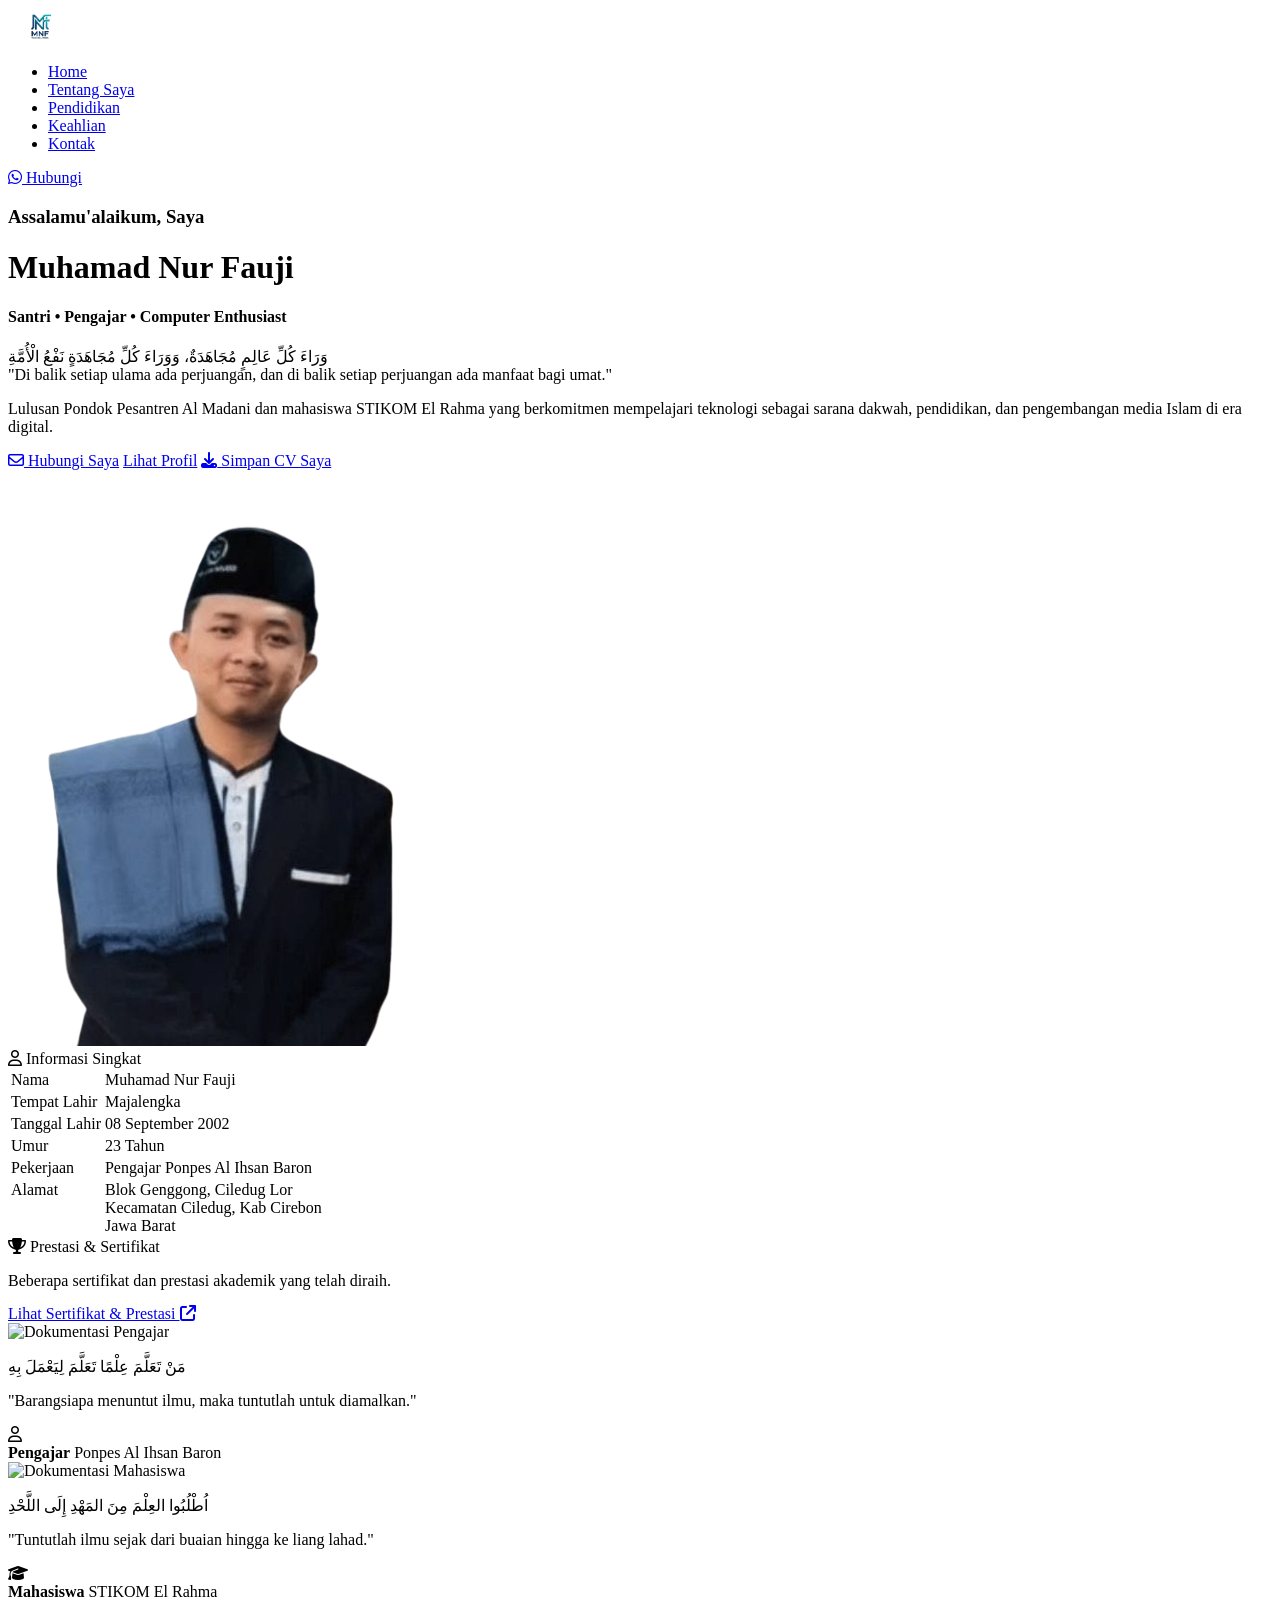
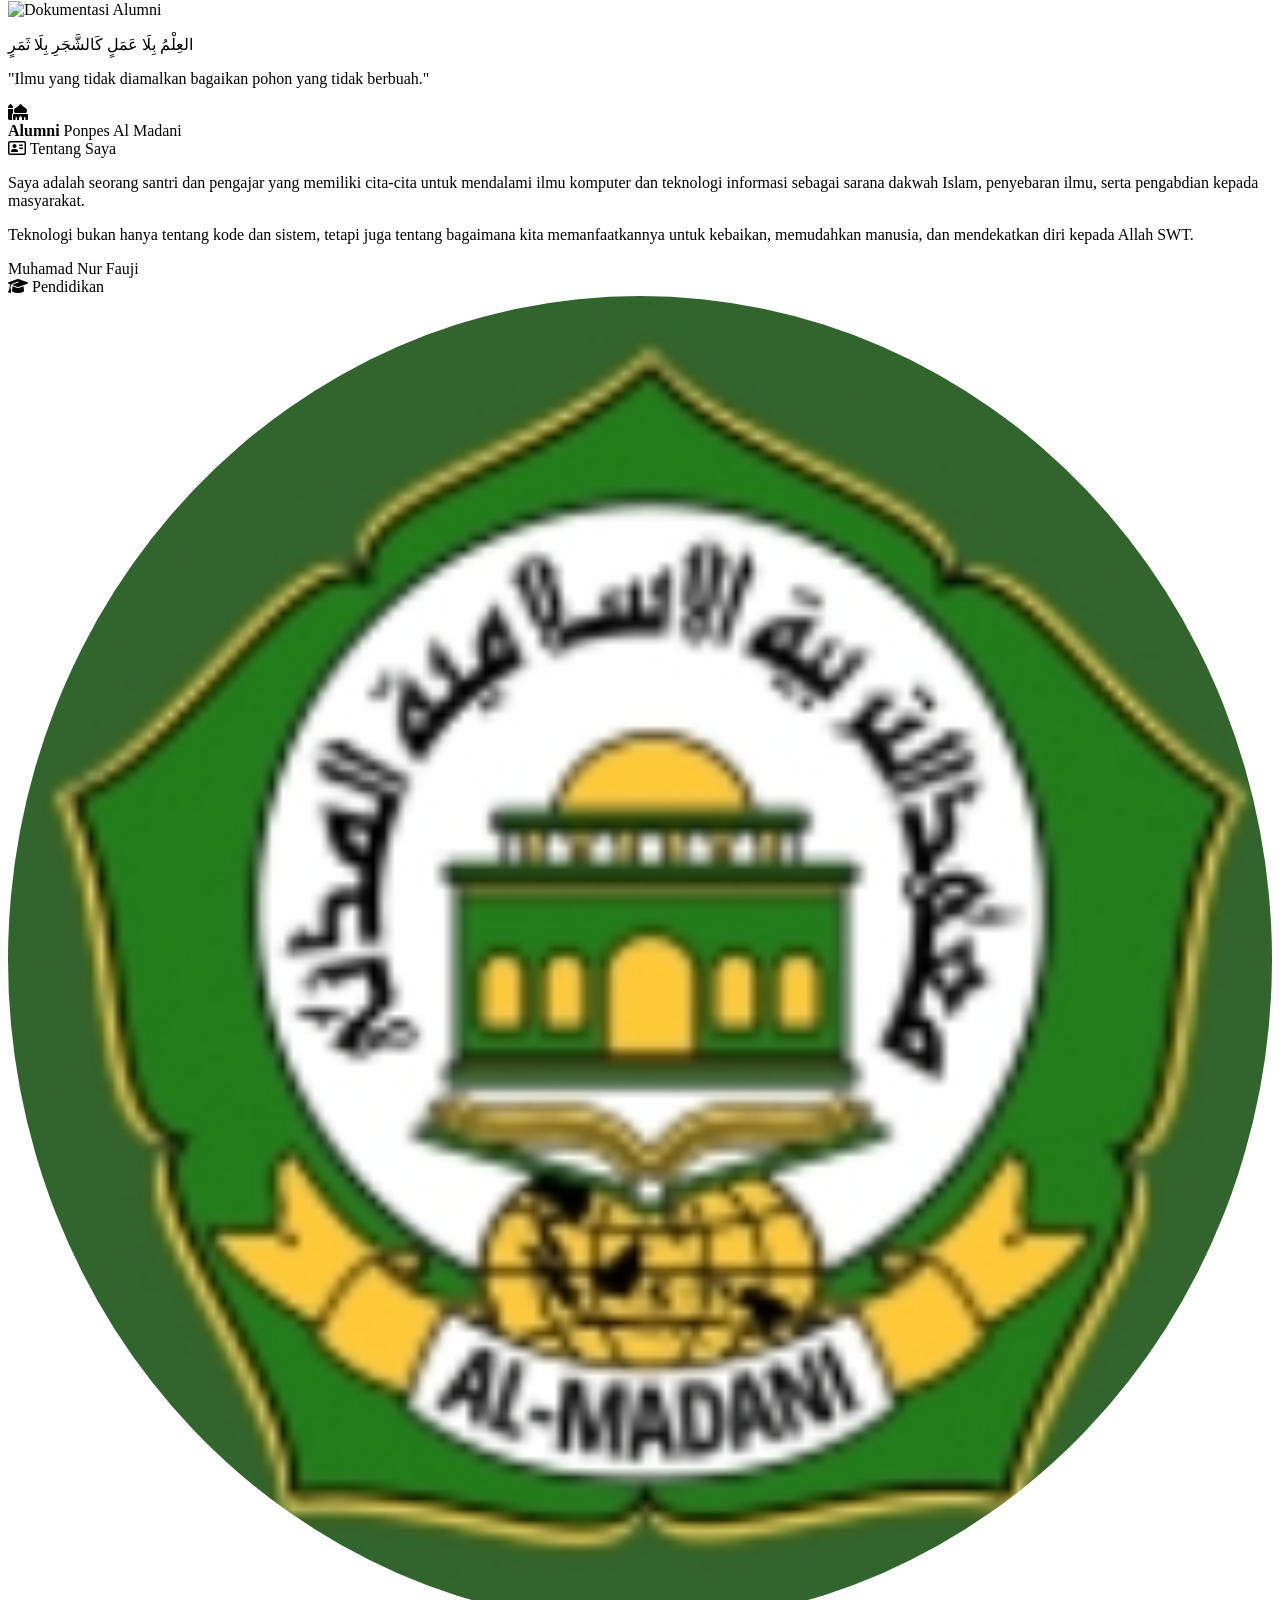
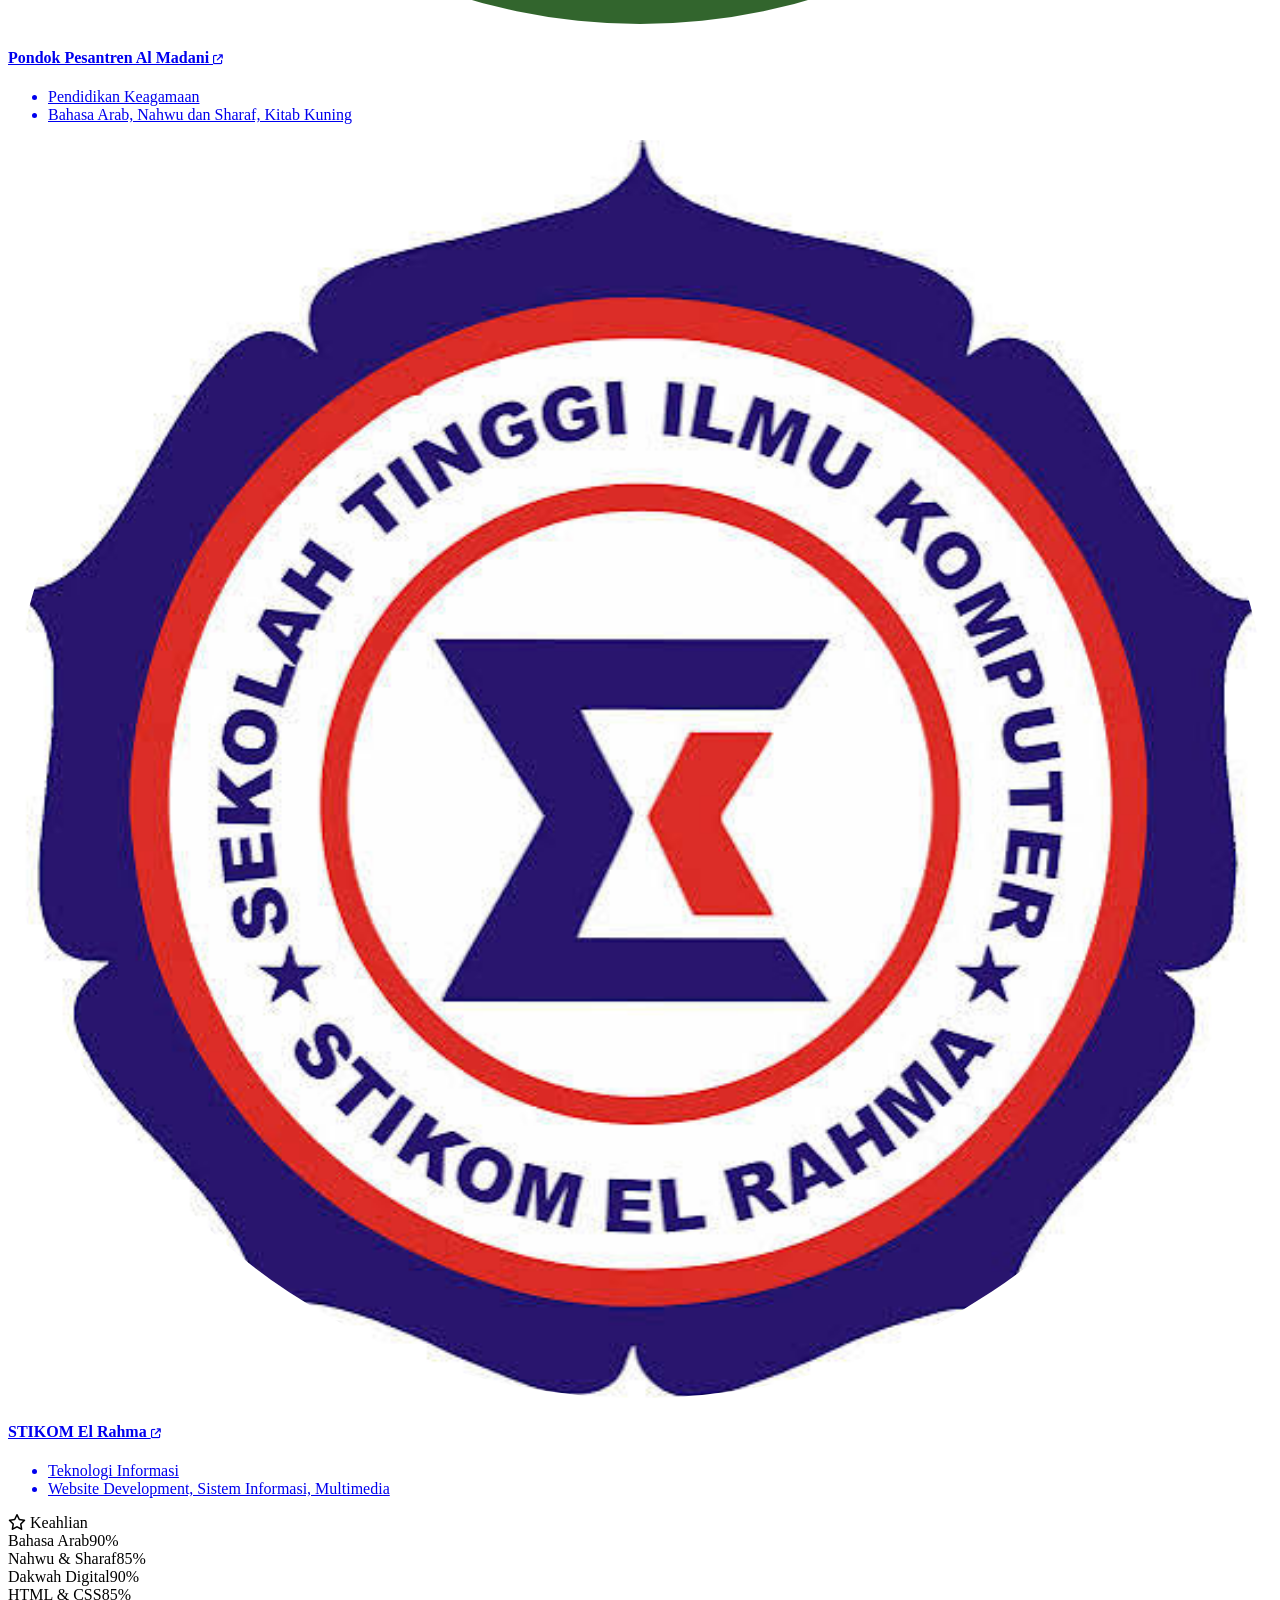
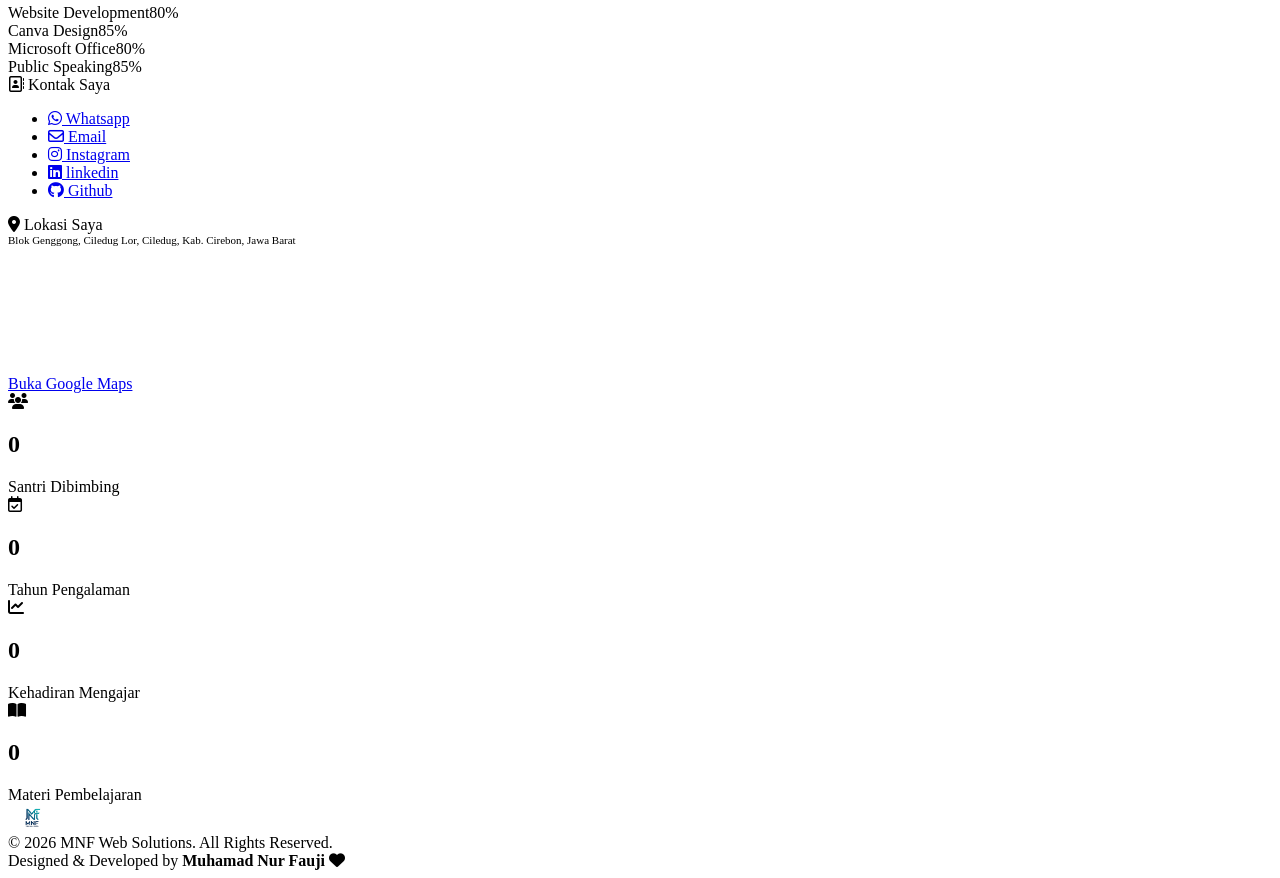
==== index.html @ c877d74f "Update and rename pj.html to index.html" ====
<!doctype html>
<html lang="id">
  <head>
    <meta charset="UTF-8" />
    <meta name="viewport" content="width=device-width, initial-scale=1.0" />
    <title>Muhamad Nur Fauji - Portfolio Dashboard</title>

    <link
      href="https://fonts.googleapis.com/css2?family=Inter:wght@300;400;500;600;700&family=Amiri&family=Great+Vibes&display=swap"
      rel="stylesheet"
    />
    <link
      rel="stylesheet"
      href="https://cdnjs.cloudflare.com/ajax/libs/font-awesome/6.4.0/css/all.min.css"
    />
    <link rel="stylesheet" href="style.css" />
  </head>
  <body>
    <div class="dashboard-container">
      <header>
        <div class="logo">
  <img src="Logo.png" alt="Logo MNF" style="height: 35px; width: auto;" />
</div>
        <ul class="nav-links">
          <li><a href="#home" class="nav-item active">Home</a></li>
          <li><a href="#tentang" class="nav-item">Tentang Saya</a></li>
          <li><a href="#pendidikan" class="nav-item">Pendidikan</a></li>
          <li><a href="#keahlian" class="nav-item">Keahlian</a></li>
          <li><a href="#kontak" class="nav-item">Kontak</a></li>
        </ul>
        <a
          href="https://wa.me/6285880188959"
          target="_blank"
          class="btn-contact"
        >
          <i class="fa-brands fa-whatsapp"></i> Hubungi
        </a>
      </header>

      <div class="main-grid" id="home">
        <div class="hero-text">
          <h3>Assalamu'alaikum, Saya</h3>
          <h1>Muhamad Nur Fauji</h1>
          <h4>Santri • Pengajar • Computer Enthusiast</h4>

          <div class="quote">
            <i
              class="fa-solid fa-quote-left"
              style="
                color: var(--primary);
                font-size: 20px;
                position: absolute;
                left: -25px;
                top: 0;
              "
            ></i>
            <div class="quote-ar">
              وَرَاءَ كُلِّ عَالِمٍ مُجَاهَدَةٌ، وَوَرَاءَ كُلِّ مُجَاهَدَةٍ
              نَفْعُ الْأُمَّةِ
            </div>
            <div class="quote-id">
              "Di balik setiap ulama ada perjuangan, dan di balik setiap
              perjuangan ada manfaat bagi umat."
            </div>
          </div>

          <p class="desc">
            Lulusan Pondok Pesantren Al Madani dan mahasiswa STIKOM El Rahma
            yang berkomitmen mempelajari teknologi sebagai sarana dakwah,
            pendidikan, dan pengembangan media Islam di era digital.
          </p>

          <div class="action-buttons">
            <a href="mailto:bangzie2108@gmail.com" class="btn btn-primary"
              ><i class="fa-regular fa-envelope"></i> Hubungi Saya</a
            >
            <a href="#tentang" class="btn btn-outline">Lihat Profil</a>
            <a href="#" id="download-cv" class="btn btn-outline"
              ><i class="fa-solid fa-download"></i> Simpan CV Saya</a
            >
          </div>
        </div>

        <div class="hero-image-container">
          <div class="glow-circle"></div>
          <img
            src="profiku.png"
            alt="Muhamad Nur Fauji"
            onerror="
              this.src =
                'https://via.placeholder.com/280x350/0d1829/0ea5e9?text=MNF+Fauji'
            "
          />
        </div>

        <div class="right-sidebar">
          <div class="card">
            <div class="card-title">
              <i class="fa-regular fa-user"></i> Informasi Singkat
            </div>
            <table class="info-table">
              <tr>
                <td>Nama</td>
                <td>Muhamad Nur Fauji</td>
              </tr>
              <tr>
                <td>Tempat Lahir</td>
                <td>Majalengka</td>
              </tr>
              <tr>
                <td>Tanggal Lahir</td>
                <td>08 September 2002</td>
              </tr>
              <tr>
                <td>Umur</td>
                <td>23 Tahun</td>
              </tr>
              <tr>
                <td>Pekerjaan</td>
                <td>Pengajar Ponpes Al Ihsan Baron</td>
              </tr>
              <tr>
                <td style="vertical-align: top">Alamat</td>
                <td>
                  Blok Genggong, Ciledug Lor<br />Kecamatan Ciledug, Kab
                  Cirebon<br />Jawa Barat
                </td>
              </tr>
            </table>
          </div>

          <div class="card">
            <div class="card-title">
              <i class="fa-solid fa-trophy"></i> Prestasi & Sertifikat
            </div>
            <p style="color: var(--text-muted); margin-bottom: 15px">
              Beberapa sertifikat dan prestasi akademik yang telah diraih.
            </p>
            <a
              href="https://drive.google.com/file/d/1cNG5GsrniPVxaJ_vIyyafpkDk1aKQfZS/view?usp=drivesdk"
              target="_blank"
              class="btn btn-primary"
              style="width: 100%; justify-content: center"
            >
              Lihat Sertifikat & Prestasi
              <i class="fa-solid fa-arrow-up-right-from-square"></i>
            </a>
          </div>
        </div>
      </div>

      <!-- Bagian Dokumentasi Pengajar, Mahasiswa, Alumni -->
<div class="card documentation-bar">
  
  <div class="doc-card">
    <img 
      src="https://via.placeholder.com/400x250/0d1829/0ea5e9?text=Dokumentasi+Mengajar" 
      alt="Dokumentasi Pengajar" 
      class="doc-media" 
    />
    <div class="doc-quote">
      <p class="quote-ar-mini">مَنْ تَعَلَّمَ عِلْمًا تَعَلَّمَ لِيَعْمَلَ بِهِ</p>
      <p class="quote-id-mini">"Barangsiapa menuntut ilmu, maka tuntutlah untuk diamalkan."</p>
    </div>
    <div class="info-item">
      <i class="fa-regular fa-user"></i>
      <div>
        <strong>Pengajar</strong>
        <span>Ponpes Al Ihsan Baron</span>
      </div>
    </div>
  </div>

  <div class="doc-card">
    <img 
      src="https://via.placeholder.com/400x250/0d1829/0ea5e9?text=Dokumentasi+Mahasiswa" 
      alt="Dokumentasi Mahasiswa" 
      class="doc-media" 
    />
    <div class="doc-quote">
      <p class="quote-ar-mini">اُطْلُبُوا العِلْمَ مِنَ المَهْدِ إِلَى اللَّحْدِ</p>
      <p class="quote-id-mini">"Tuntutlah ilmu sejak dari buaian hingga ke liang lahad."</p>
    </div>
    <div class="info-item">
      <i class="fa-solid fa-graduation-cap"></i>
      <div>
        <strong>Mahasiswa</strong>
        <span>STIKOM El Rahma</span>
      </div>
    </div>
  </div>

  <div class="doc-card">
    <img 
      src="https://via.placeholder.com/400x250/0d1829/0ea5e9?text=Dokumentasi+Alumni" 
      alt="Dokumentasi Alumni" 
      class="doc-media" 
    />
    <div class="doc-quote">
      <p class="quote-ar-mini">العِلْمُ بِلَا عَمَلٍ كَالشَّجَرِ بِلَا ثَمَرٍ</p>
      <p class="quote-id-mini">"Ilmu yang tidak diamalkan bagaikan pohon yang tidak berbuah."</p>
    </div>
    <div class="info-item">
      <i class="fa-solid fa-mosque"></i>
      <div>
        <strong>Alumni</strong>
        <span>Ponpes Al Madani</span>
      </div>
    </div>
  </div>
</div>

      <div class="bottom-grid">
        <div class="card tentang-saya" id="tentang">
          <div class="card-title">
            <i class="fa-regular fa-address-card"></i> Tentang Saya
          </div>
          <p>
            Saya adalah seorang santri dan pengajar yang memiliki cita-cita
            untuk mendalami ilmu komputer dan teknologi informasi sebagai sarana
            dakwah Islam, penyebaran ilmu, serta pengabdian kepada masyarakat.
          </p>
          <p>
            Teknologi bukan hanya tentang kode dan sistem, tetapi juga tentang
            bagaimana kita memanfaatkannya untuk kebaikan, memudahkan manusia,
            dan mendekatkan diri kepada Allah SWT.
          </p>
          <div class="signature">Muhamad Nur Fauji</div>
        </div>

        <div class="card edu-card" id="pendidikan">
          <div class="card-title">
            <i class="fa-solid fa-graduation-cap"></i> Pendidikan
          </div>
          <div class="edu-list-flex">
            <a
              href="https://almadani.ponpes.id/"
              target="_blank"
              class="edu-link-wrapper"
            >
              <div class="edu-item">
                <div class="edu-logo">
                  <img
                    src="Al Madani.jpeg"
                    alt="Madani"
                    onerror="
                      this.src =
                        'https://via.placeholder.com/40/ffffff/0ea5e9?text=AM'
                    "
                    style="width: 100%; border-radius: 50%"
                  />
                </div>
                <div class="edu-details">
                  <h4>
                    Pondok Pesantren Al Madani
                    <i
                      class="fa-solid fa-arrow-up-right-from-square"
                      style="font-size: 10px"
                    ></i>
                  </h4>
                  <ul>
                    <li>Pendidikan Keagamaan</li>
                    <li>Bahasa Arab, Nahwu dan Sharaf, Kitab Kuning</li>
                  </ul>
                </div>
              </div>
            </a>

            <a
              href="https://www.stikomelrahma.ac.id/"
              target="_blank"
              class="edu-link-wrapper"
            >
              <div class="edu-item">
                <div class="edu-logo">
                  <img
                    src="STIKOM El Rahma.jpeg"
                    alt="El Rahma"
                    onerror="
                      this.src =
                        'https://via.placeholder.com/40/ffffff/0ea5e9?text=ER'
                    "
                    style="width: 100%; border-radius: 50%"
                  />
                </div>
                <div class="edu-details">
                  <h4>
                    STIKOM El Rahma
                    <i
                      class="fa-solid fa-arrow-up-right-from-square"
                      style="font-size: 10px"
                    ></i>
                  </h4>
                  <ul>
                    <li>Teknologi Informasi</li>
                    <li>Website Development, Sistem Informasi, Multimedia</li>
                  </ul>
                </div>
              </div>
            </a>
          </div>
        </div>

        <div class="card" id="keahlian">
          <div class="card-title">
            <i class="fa-regular fa-star"></i> Keahlian
          </div>
          <div class="skills-clean-grid">
            <div class="skill-item">
              <div class="skill-info">
                <span>Bahasa Arab</span><span class="skill-percent">90%</span>
              </div>
              <div class="progress-bar">
                <div class="progress" data-width="90%"></div>
              </div>
            </div>
            <div class="skill-item">
              <div class="skill-info">
                <span>Nahwu & Sharaf</span
                ><span class="skill-percent">85%</span>
              </div>
              <div class="progress-bar">
                <div class="progress" data-width="85%"></div>
              </div>
            </div>
            <div class="skill-item">
              <div class="skill-info">
                <span>Dakwah Digital</span
                ><span class="skill-percent">90%</span>
              </div>
              <div class="progress-bar">
                <div class="progress" data-width="90%"></div>
              </div>
            </div>
            <div class="skill-item">
              <div class="skill-info">
                <span>HTML & CSS</span><span class="skill-percent">85%</span>
              </div>
              <div class="progress-bar">
                <div class="progress" data-width="85%"></div>
              </div>
            </div>
            <div class="skill-item">
              <div class="skill-info">
                <span>Website Development</span
                ><span class="skill-percent">80%</span>
              </div>
              <div class="progress-bar">
                <div class="progress" data-width="80%"></div>
              </div>
            </div>
            <div class="skill-item">
              <div class="skill-info">
                <span>Canva Design</span><span class="skill-percent">85%</span>
              </div>
              <div class="progress-bar">
                <div class="progress" data-width="85%"></div>
              </div>
            </div>
            <div class="skill-item">
              <div class="skill-info">
                <span>Microsoft Office</span
                ><span class="skill-percent">80%</span>
              </div>
              <div class="progress-bar">
                <div class="progress" data-width="80%"></div>
              </div>
            </div>
            <div class="skill-item">
              <div class="skill-info">
                <span>Public Speaking</span
                ><span class="skill-percent">85%</span>
              </div>
              <div class="progress-bar">
                <div class="progress" data-width="85%"></div>
              </div>
            </div>
          </div>
        </div>

        <div class="contact-section-layout" id="kontak">
          <div class="card">
            <div class="card-title">
              <i class="fa-regular fa-address-book"></i> Kontak Saya
            </div>
            <ul class="kontak-list">
              <li>
                <a href="https://wa.me/6285880188959" target="_blank"
                  ><i class="fa-brands fa-whatsapp"></i> Whatsapp</a
                >
              </li>
              <li>
                <a href="mailto:bangzie2108@gmail.com"
                  ><i class="fa-regular fa-envelope"></i>
                  Email</a
                >
              </li>
              <li>
                <a href="https://instagram.com/lyfaz_08" target="_blank"
                  ><i class="fa-brands fa-instagram"></i> Instagram</a
                >
              </li>
              <li>
                <a href="https://github.com/noerfauzi208-creator?tab=repositories" target="_blank"
                  ><i class="fa-brands fa-linkedin"></i> linkedin</a
                >
              </li>
              <li>
                <a href="https://github.com/noerfauzi208-creator?tab=repositories" target="_blank"
                  ><i class="fa-brands fa-github"></i> Github</a
                >
              </li>
            </ul>
          </div>

          <div class="card">
            <div class="card-title">
              <i class="fa-solid fa-location-dot"></i> Lokasi Saya
            </div>
            <div style="font-size: 11px; margin-bottom: 5px">
              Blok Genggong, Ciledug Lor, Ciledug, Kab. Cirebon, Jawa Barat
            </div>
            <div class="map-box">
              <iframe
                src="https://www.google.com/maps/embed?pb=!1m18!1m12!1m3!1d15843.577239089274!2d108.7335198!3d-6.8912853!2m3!1f0!2f0!3f0!3m2!1i1024!2i768!4f13.1!3m3!1m2!1s0x2b6eef6f58be535f%3A0x401e8f1fc28da70!2sCiledug%20Lor%2C%20Kec.%20Ciledug%2C%20Kabupaten%20Cirebon%2C%20Jawa%20Barat!5e0!3m2!1sid!2sid!4v1710000000000!5m2!1sid!2sid"
                width="100%"
                height="120"
                style="
                  border: 0;
                  filter: grayscale(1) invert(0.9) contrast(1.2);
                "
                allowfullscreen=""
                loading="lazy"
              ></iframe>
              <a
                href="https://maps.google.com/?q=Ciledug+Lor+Cirebon"
                target="_blank"
                class="btn btn-primary btn-maps"
                >Buka Google Maps</a
              >
            </div>
          </div>
        </div>
      </div>

      <div class="card stats-bar">
        <div class="stat-item">
          <i class="fa-solid fa-users"></i>
          <div>
            <h2 class="counter" data-target="120">0</h2>
            <span>Santri Dibimbing</span>
          </div>
        </div>
        <div class="stat-item">
          <i class="fa-regular fa-calendar-check"></i>
          <div>
            <h2 class="counter" data-target="5">0</h2>
            <span>Tahun Pengalaman</span>
          </div>
        </div>
        <div class="stat-item">
          <i class="fa-solid fa-chart-line"></i>
          <div>
            <h2 class="counter" data-target="95">0</h2>
            <span>Kehadiran Mengajar</span>
          </div>
        </div>
        <div class="stat-item">
          <i class="fa-solid fa-book-open"></i>
          <div>
            <h2 class="counter" data-target="100">0</h2>
            <span>Materi Pembelajaran</span>
          </div>
        </div>
      </div>

      <footer>
  <div class="logo">
    <img 
      src="Logo.png"  alt="Logo MNF" 
      class="brand-logo" 
      style="height: 26px; width: auto;" 
    />
  </div>
  <div>© 2026 MNF Web Solutions. All Rights Reserved.</div>
          Designed & Developed by <strong>Muhamad Nur Fauji</strong>
          <i class="fa-solid fa-heart" style="color: var(--primary)"></i>
        </div>
      </footer>
    </div>

    <script src="script.js"></script>
  </body>
</html>
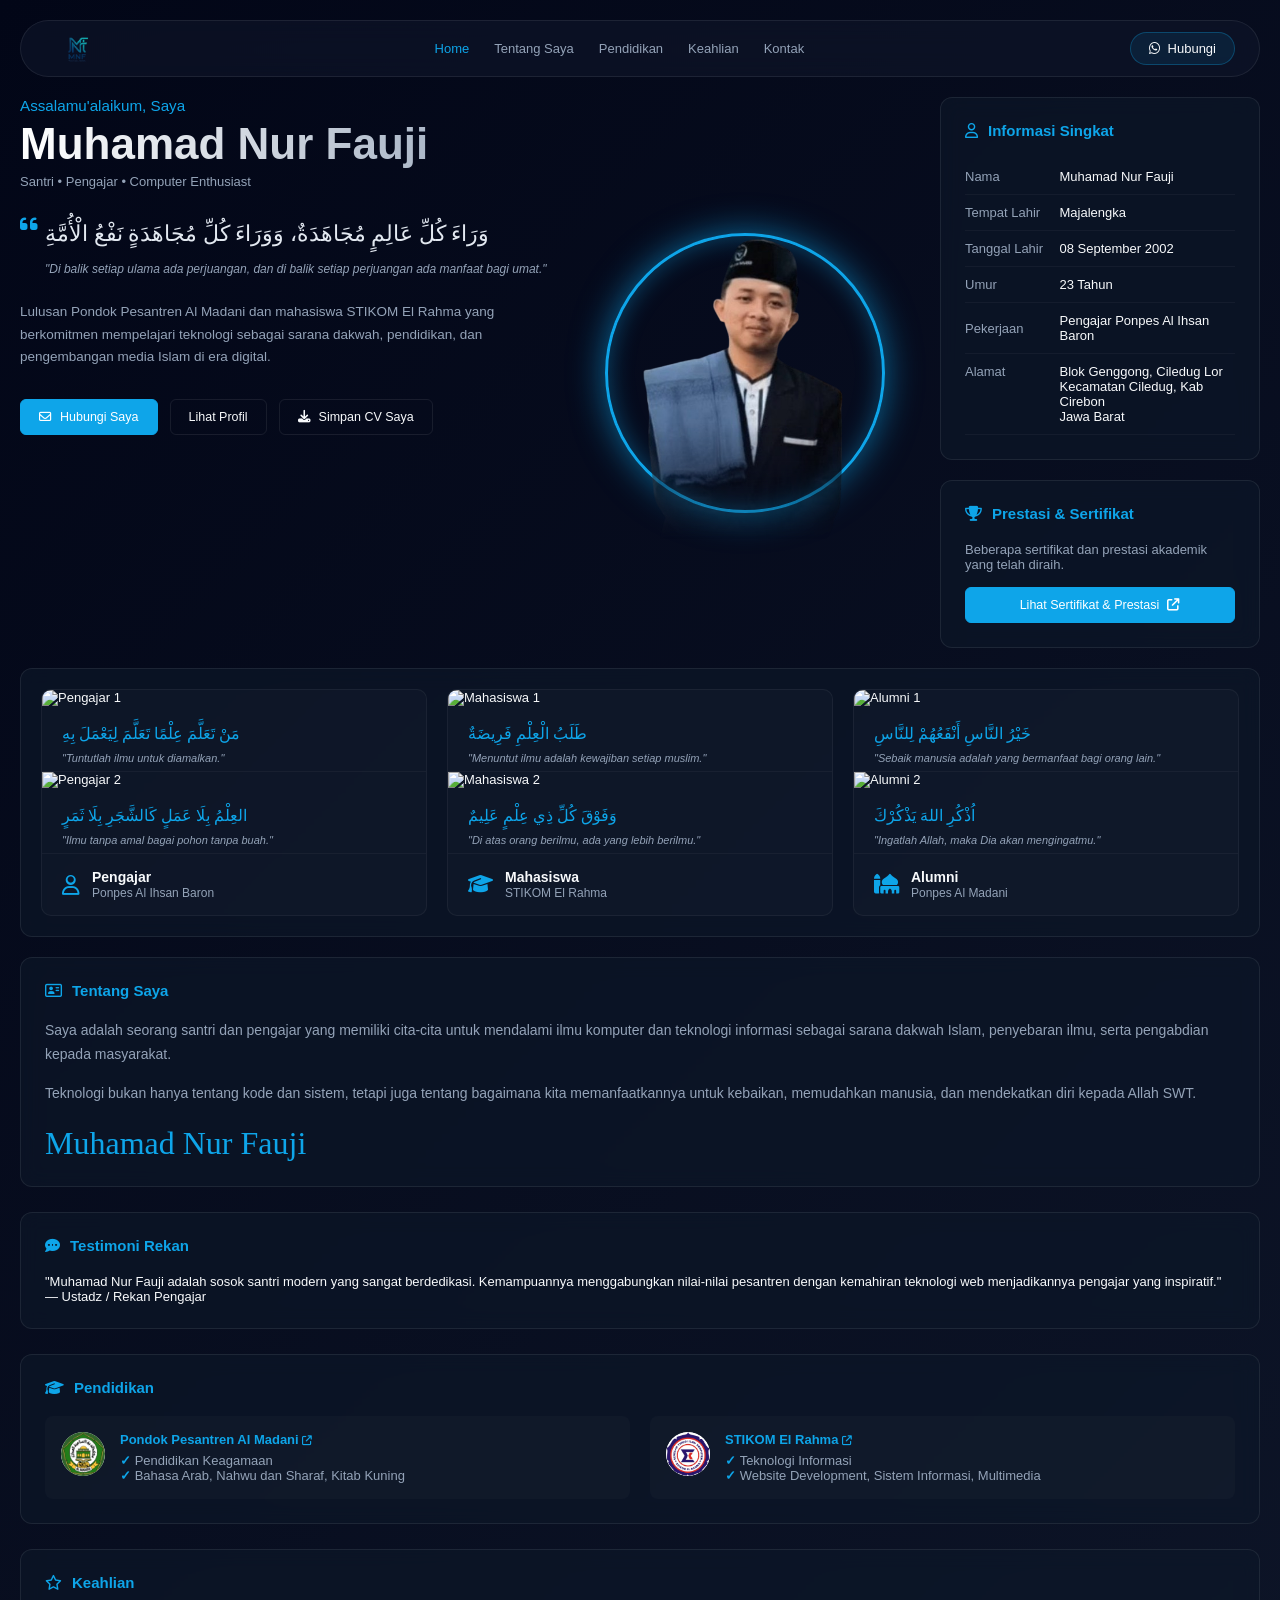
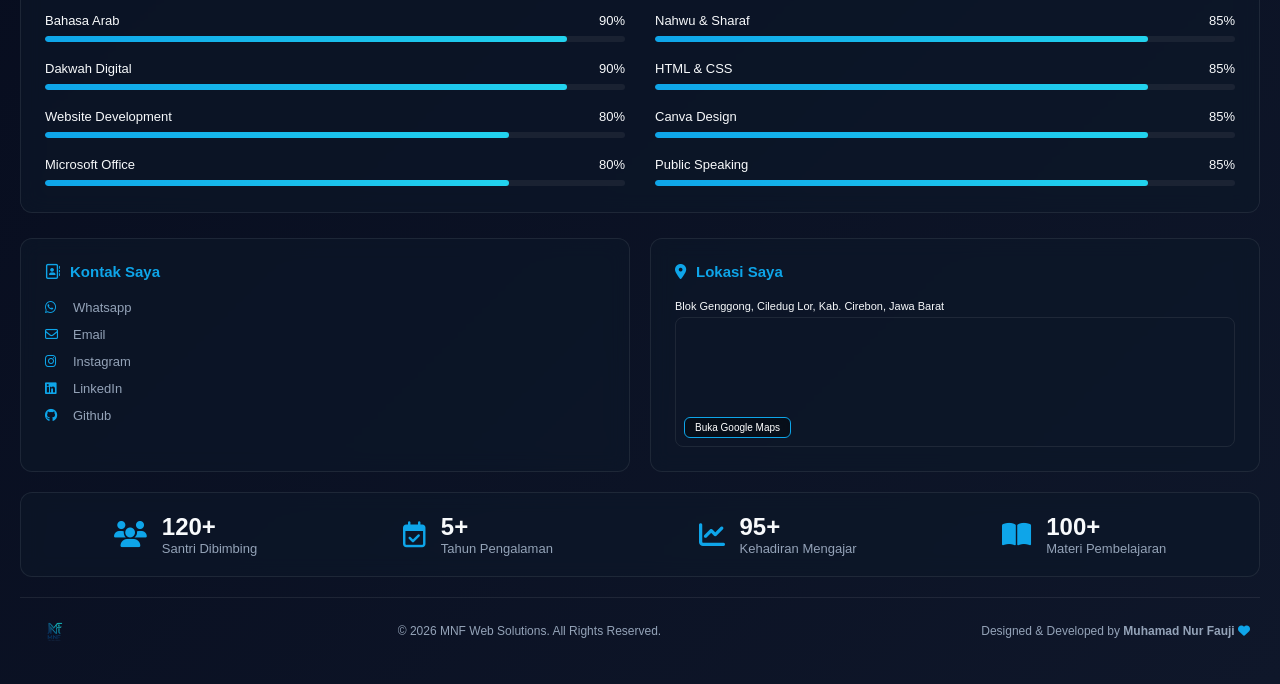
==== commit cefff523: "Update index.html" ====
--- a/index.html
+++ b/index.html
@@ -3,7 +3,16 @@
   <head>
     <meta charset="UTF-8" />
     <meta name="viewport" content="width=device-width, initial-scale=1.0" />
-    <title>Muhamad Nur Fauji - Portfolio Dashboard</title>
+
+    <!-- TAMBAHAN ELEGAN 1: Favicon & Meta Tags -->
+    <title>Personal Branding Dashboard - Muhamad Nur Fauji</title>
+    <meta property="og:title" content="Portfolio Muhamad Nur Fauji" />
+    <meta
+      property="og:description"
+      content="Santri, Pengajar, & Web Developer Enthusiast."
+    />
+    <meta property="og:image" content="Logo.png" />
+    <link rel="icon" href="favicon.ico" type="image/x-icon" />
 
     <link
       href="https://fonts.googleapis.com/css2?family=Inter:wght@300;400;500;600;700&family=Amiri&family=Great+Vibes&display=swap"
@@ -17,10 +26,15 @@
   </head>
   <body>
     <div class="dashboard-container">
+      <!-- NAVBAR ASLI -->
       <header>
         <div class="logo">
-  <img src="Logo.png" alt="Logo MNF" style="height: 35px; width: auto;" />
-</div>
+          <img
+            src="Logo.png"
+            alt="Logo MNF"
+            style="height: 35px; width: auto"
+          />
+        </div>
         <ul class="nav-links">
           <li><a href="#home" class="nav-item active">Home</a></li>
           <li><a href="#tentang" class="nav-item">Tentang Saya</a></li>
@@ -37,7 +51,9 @@
         </a>
       </header>
 
-      <div class="main-grid" id="home">
+      <!-- BAGIAN ATAS (HERO, FOTO, SIDEBAR INFORMASI ASLI) -->
+      <!-- TAMBAHAN ELEGAN 2: Class 'animate-on-scroll' agar muncul perlahan -->
+      <div class="main-grid animate-on-scroll" id="home">
         <div class="hero-text">
           <h3>Assalamu'alaikum, Saya</h3>
           <h1>Muhamad Nur Fauji</h1>
@@ -149,69 +165,126 @@
         </div>
       </div>
 
-      <!-- Bagian Dokumentasi Pengajar, Mahasiswa, Alumni -->
-<div class="card documentation-bar">
-  
-  <div class="doc-card">
-    <img 
-      src="https://via.placeholder.com/400x250/0d1829/0ea5e9?text=Dokumentasi+Mengajar" 
-      alt="Dokumentasi Pengajar" 
-      class="doc-media" 
-    />
-    <div class="doc-quote">
-      <p class="quote-ar-mini">مَنْ تَعَلَّمَ عِلْمًا تَعَلَّمَ لِيَعْمَلَ بِهِ</p>
-      <p class="quote-id-mini">"Barangsiapa menuntut ilmu, maka tuntutlah untuk diamalkan."</p>
-    </div>
-    <div class="info-item">
-      <i class="fa-regular fa-user"></i>
-      <div>
-        <strong>Pengajar</strong>
-        <span>Ponpes Al Ihsan Baron</span>
+      <!-- TAMBAHAN ELEGAN 3: DOKUMENTASI DENGAN SLIDER (2 FOTO PER KOLOM) -->
+      <div class="card documentation-bar animate-on-scroll">
+        <!-- CARD 1: PENGAJAR -->
+        <div class="doc-card">
+          <div class="image-slider">
+            <div class="slide">
+              <img
+                src="https://via.placeholder.com/400x250/0d1829/0ea5e9?text=Geser+Kanan+>"
+                alt="Pengajar 1"
+                class="slide-img"
+              />
+              <div class="doc-quote">
+                <p class="quote-ar-mini">
+                  مَنْ تَعَلَّمَ عِلْمًا تَعَلَّمَ لِيَعْمَلَ بِهِ
+                </p>
+                <p class="quote-id-mini">"Tuntutlah ilmu untuk diamalkan."</p>
+              </div>
+            </div>
+            <div class="slide">
+              <img
+                src="https://via.placeholder.com/400x250/0d1829/0ea5e9?text=Foto+Pengajar+2"
+                alt="Pengajar 2"
+                class="slide-img"
+              />
+              <div class="doc-quote">
+                <p class="quote-ar-mini">
+                  العِلْمُ بِلَا عَمَلٍ كَالشَّجَرِ بِلَا ثَمَرٍ
+                </p>
+                <p class="quote-id-mini">
+                  "Ilmu tanpa amal bagai pohon tanpa buah."
+                </p>
+              </div>
+            </div>
+          </div>
+          <div class="info-item">
+            <i class="fa-regular fa-user"></i>
+            <div>
+              <strong>Pengajar</strong><span>Ponpes Al Ihsan Baron</span>
+            </div>
+          </div>
+        </div>
+
+        <!-- CARD 2: MAHASISWA -->
+        <div class="doc-card">
+          <div class="image-slider">
+            <div class="slide">
+              <img
+                src="https://via.placeholder.com/400x250/0d1829/0ea5e9?text=Geser+Kanan+>"
+                alt="Mahasiswa 1"
+                class="slide-img"
+              />
+              <div class="doc-quote">
+                <p class="quote-ar-mini">طَلَبُ الْعِلْمِ فَرِيضَةٌ</p>
+                <p class="quote-id-mini">
+                  "Menuntut ilmu adalah kewajiban setiap muslim."
+                </p>
+              </div>
+            </div>
+            <div class="slide">
+              <img
+                src="https://via.placeholder.com/400x250/0d1829/0ea5e9?text=Foto+Mahasiswa+2"
+                alt="Mahasiswa 2"
+                class="slide-img"
+              />
+              <div class="doc-quote">
+                <p class="quote-ar-mini">وَفَوْقَ كُلِّ ذِي عِلْمٍ عَلِيمٌ</p>
+                <p class="quote-id-mini">
+                  "Di atas orang berilmu, ada yang lebih berilmu."
+                </p>
+              </div>
+            </div>
+          </div>
+          <div class="info-item">
+            <i class="fa-solid fa-graduation-cap"></i>
+            <div><strong>Mahasiswa</strong><span>STIKOM El Rahma</span></div>
+          </div>
+        </div>
+
+        <!-- CARD 3: ALUMNI -->
+        <div class="doc-card">
+          <div class="image-slider">
+            <div class="slide">
+              <img
+                src="https://via.placeholder.com/400x250/0d1829/0ea5e9?text=Geser+Kanan+>"
+                alt="Alumni 1"
+                class="slide-img"
+              />
+              <div class="doc-quote">
+                <p class="quote-ar-mini">
+                  خَيْرُ النَّاسِ أَنْفَعُهُمْ لِلنَّاسِ
+                </p>
+                <p class="quote-id-mini">
+                  "Sebaik manusia adalah yang bermanfaat bagi orang lain."
+                </p>
+              </div>
+            </div>
+            <div class="slide">
+              <img
+                src="https://via.placeholder.com/400x250/0d1829/0ea5e9?text=Foto+Alumni+2"
+                alt="Alumni 2"
+                class="slide-img"
+              />
+              <div class="doc-quote">
+                <p class="quote-ar-mini">اُذْكُرِ اللهَ يَذْكُرْكَ</p>
+                <p class="quote-id-mini">
+                  "Ingatlah Allah, maka Dia akan mengingatmu."
+                </p>
+              </div>
+            </div>
+          </div>
+          <div class="info-item">
+            <i class="fa-solid fa-mosque"></i>
+            <div><strong>Alumni</strong><span>Ponpes Al Madani</span></div>
+          </div>
+        </div>
       </div>
-    </div>
-  </div>
-
-  <div class="doc-card">
-    <img 
-      src="https://via.placeholder.com/400x250/0d1829/0ea5e9?text=Dokumentasi+Mahasiswa" 
-      alt="Dokumentasi Mahasiswa" 
-      class="doc-media" 
-    />
-    <div class="doc-quote">
-      <p class="quote-ar-mini">اُطْلُبُوا العِلْمَ مِنَ المَهْدِ إِلَى اللَّحْدِ</p>
-      <p class="quote-id-mini">"Tuntutlah ilmu sejak dari buaian hingga ke liang lahad."</p>
-    </div>
-    <div class="info-item">
-      <i class="fa-solid fa-graduation-cap"></i>
-      <div>
-        <strong>Mahasiswa</strong>
-        <span>STIKOM El Rahma</span>
-      </div>
-    </div>
-  </div>
-
-  <div class="doc-card">
-    <img 
-      src="https://via.placeholder.com/400x250/0d1829/0ea5e9?text=Dokumentasi+Alumni" 
-      alt="Dokumentasi Alumni" 
-      class="doc-media" 
-    />
-    <div class="doc-quote">
-      <p class="quote-ar-mini">العِلْمُ بِلَا عَمَلٍ كَالشَّجَرِ بِلَا ثَمَرٍ</p>
-      <p class="quote-id-mini">"Ilmu yang tidak diamalkan bagaikan pohon yang tidak berbuah."</p>
-    </div>
-    <div class="info-item">
-      <i class="fa-solid fa-mosque"></i>
-      <div>
-        <strong>Alumni</strong>
-        <span>Ponpes Al Madani</span>
-      </div>
-    </div>
-  </div>
-</div>
-
+
+      <!-- BAGIAN BAWAH ASLI (TENTANG, PENDIDIKAN, KEAHLIAN, KONTAK) -->
       <div class="bottom-grid">
-        <div class="card tentang-saya" id="tentang">
+        <div class="card tentang-saya animate-on-scroll" id="tentang">
           <div class="card-title">
             <i class="fa-regular fa-address-card"></i> Tentang Saya
           </div>
@@ -228,7 +301,20 @@
           <div class="signature">Muhamad Nur Fauji</div>
         </div>
 
-        <div class="card edu-card" id="pendidikan">
+        <!-- TAMBAHAN ELEGAN 4: Testimoni Card -->
+        <div class="card testimoni-card animate-on-scroll">
+          <div class="card-title">
+            <i class="fa-solid fa-comment-dots"></i> Testimoni Rekan
+          </div>
+          <p>
+            "Muhamad Nur Fauji adalah sosok santri modern yang sangat
+            berdedikasi. Kemampuannya menggabungkan nilai-nilai pesantren dengan
+            kemahiran teknologi web menjadikannya pengajar yang inspiratif."
+          </p>
+          <div class="testimoni-author">— Ustadz / Rekan Pengajar</div>
+        </div>
+
+        <div class="card edu-card animate-on-scroll" id="pendidikan">
           <div class="card-title">
             <i class="fa-solid fa-graduation-cap"></i> Pendidikan
           </div>
@@ -265,7 +351,6 @@
                 </div>
               </div>
             </a>
-
             <a
               href="https://www.stikomelrahma.ac.id/"
               target="_blank"
@@ -301,7 +386,7 @@
           </div>
         </div>
 
-        <div class="card" id="keahlian">
+        <div class="card animate-on-scroll" id="keahlian">
           <div class="card-title">
             <i class="fa-regular fa-star"></i> Keahlian
           </div>
@@ -378,7 +463,7 @@
           </div>
         </div>
 
-        <div class="contact-section-layout" id="kontak">
+        <div class="contact-section-layout animate-on-scroll" id="kontak">
           <div class="card">
             <div class="card-title">
               <i class="fa-regular fa-address-book"></i> Kontak Saya
@@ -391,8 +476,7 @@
               </li>
               <li>
                 <a href="mailto:bangzie2108@gmail.com"
-                  ><i class="fa-regular fa-envelope"></i>
-                  Email</a
+                  ><i class="fa-regular fa-envelope"></i> Email</a
                 >
               </li>
               <li>
@@ -401,24 +485,27 @@
                 >
               </li>
               <li>
-                <a href="https://github.com/noerfauzi208-creator?tab=repositories" target="_blank"
-                  ><i class="fa-brands fa-linkedin"></i> linkedin</a
+                <a
+                  href="https://github.com/noerfauzi208-creator"
+                  target="_blank"
+                  ><i class="fa-brands fa-linkedin"></i> LinkedIn</a
                 >
               </li>
               <li>
-                <a href="https://github.com/noerfauzi208-creator?tab=repositories" target="_blank"
+                <a
+                  href="https://github.com/noerfauzi208-creator"
+                  target="_blank"
                   ><i class="fa-brands fa-github"></i> Github</a
                 >
               </li>
             </ul>
           </div>
-
           <div class="card">
             <div class="card-title">
               <i class="fa-solid fa-location-dot"></i> Lokasi Saya
             </div>
             <div style="font-size: 11px; margin-bottom: 5px">
-              Blok Genggong, Ciledug Lor, Ciledug, Kab. Cirebon, Jawa Barat
+              Blok Genggong, Ciledug Lor, Kab. Cirebon, Jawa Barat
             </div>
             <div class="map-box">
               <iframe
@@ -443,7 +530,7 @@
         </div>
       </div>
 
-      <div class="card stats-bar">
+      <div class="card stats-bar animate-on-scroll">
         <div class="stat-item">
           <i class="fa-solid fa-users"></i>
           <div>
@@ -475,20 +562,21 @@
       </div>
 
       <footer>
-  <div class="logo">
-    <img 
-      src="Logo.png"  alt="Logo MNF" 
-      class="brand-logo" 
-      style="height: 26px; width: auto;" 
-    />
-  </div>
-  <div>© 2026 MNF Web Solutions. All Rights Reserved.</div>
+        <div class="logo">
+          <img
+            src="Logo.png"
+            alt="Logo MNF"
+            class="brand-logo"
+            style="height: 26px; width: auto"
+          />
+        </div>
+        <div>© 2026 MNF Web Solutions. All Rights Reserved.</div>
+        <div>
           Designed & Developed by <strong>Muhamad Nur Fauji</strong>
           <i class="fa-solid fa-heart" style="color: var(--primary)"></i>
         </div>
       </footer>
     </div>
-
     <script src="script.js"></script>
   </body>
 </html>
--- a/style.css
+++ b/style.css
@@ -0,0 +1,557 @@
+:root {
+  --bg-dark: #070e17;
+  --bg-card: rgba(13, 24, 41, 0.65);
+  --border-color: rgba(255, 255, 255, 0.08);
+  --primary: #0ea5e9;
+  --text-main: #f8fafc;
+  --text-muted: #94a3b8;
+  --transition: all 0.3s ease;
+}
+
+* {
+  margin: 0;
+  padding: 0;
+  box-sizing: border-box;
+  font-family: "Inter", sans-serif;
+}
+
+html {
+  scroll-behavior: smooth;
+}
+
+body {
+  background: linear-gradient(135deg, #020617 0%, #0f172a 100%);
+  color: var(--text-main);
+  min-height: 100vh;
+  padding: 20px;
+  font-size: 13px;
+  overflow-x: hidden;
+}
+
+.dashboard-container {
+  max-width: 1400px;
+  margin: 0 auto;
+  display: flex;
+  flex-direction: column;
+  gap: 20px;
+}
+
+/* NAVBAR - Gambar Logo Menyatu */
+header {
+  display: flex;
+  justify-content: space-between;
+  align-items: center;
+  padding: 10px 24px;
+  background: rgba(15, 23, 42, 0.6);
+  backdrop-filter: blur(12px);
+  border-radius: 30px;
+  border: 1px solid var(--border-color);
+  position: sticky;
+  top: 10px;
+  z-index: 100;
+}
+
+.logo {
+  display: flex;
+  align-items: center;
+}
+
+.brand-logo {
+  height: 40px; /* Ukuran pas agar menyatu seimbang */
+  width: auto;
+  object-fit: contain;
+  border-radius: 6px;
+}
+
+.nav-links {
+  display: flex;
+  gap: 25px;
+  list-style: none;
+}
+
+.nav-links a {
+  color: var(--text-muted);
+  text-decoration: none;
+  font-weight: 500;
+  padding: 5px 0;
+  transition: var(--transition);
+}
+
+.nav-links a:hover,
+.nav-links a.active {
+  color: var(--primary);
+}
+
+.btn-contact {
+  background: rgba(14, 165, 233, 0.1);
+  border: 1px solid rgba(14, 165, 233, 0.3);
+  color: var(--text-main);
+  padding: 8px 18px;
+  border-radius: 20px;
+  display: flex;
+  align-items: center;
+  gap: 8px;
+  text-decoration: none;
+  transition: var(--transition);
+}
+
+.btn-contact:hover {
+  background: var(--primary);
+  box-shadow: 0 0 15px rgba(14, 165, 233, 0.4);
+  transform: translateY(-2px);
+}
+
+/* CARD STYLE */
+.card {
+  background: var(--bg-card);
+  border: 1px solid var(--border-color);
+  border-radius: 12px;
+  padding: 24px;
+  backdrop-filter: blur(10px);
+  transition: var(--transition);
+}
+
+.card-title {
+  font-size: 15px;
+  font-weight: 600;
+  color: var(--primary);
+  margin-bottom: 20px;
+  display: flex;
+  align-items: center;
+  gap: 10px;
+}
+
+/* MAIN GRID (ATAS) */
+.main-grid {
+  display: grid;
+  grid-template-columns: 1fr 350px 320px;
+  gap: 20px;
+}
+
+.hero-text h3 {
+  color: var(--primary);
+  font-weight: 500;
+  margin-bottom: 5px;
+}
+.hero-text h1 {
+  font-size: 44px;
+  font-weight: 700;
+  margin-bottom: 5px;
+  background: linear-gradient(to right, #fff, #94a3b8);
+  -webkit-background-clip: text;
+  background-clip: text; /* <--- CUMA NAMBAHIN BARIS INI AJA */
+  -webkit-text-fill-color: transparent;
+}
+.hero-text h4 {
+  color: var(--text-muted);
+  margin-bottom: 25px;
+  font-weight: 500;
+}
+
+.quote {
+  margin: 25px 0 25px 25px;
+  position: relative;
+}
+.quote-ar {
+  font-family: "Amiri", serif;
+  font-size: 22px;
+  margin-bottom: 8px;
+  line-height: 1.8;
+  color: #e2e8f0;
+}
+.quote-id {
+  font-style: italic;
+  color: var(--text-muted);
+  font-size: 12px;
+}
+
+.desc {
+  color: var(--text-muted);
+  line-height: 1.7;
+  margin-bottom: 30px;
+  font-size: 13.5px;
+}
+
+.action-buttons {
+  display: flex;
+  flex-wrap: wrap;
+  gap: 12px;
+}
+.btn {
+  padding: 10px 18px;
+  border-radius: 6px;
+  text-decoration: none;
+  font-weight: 500;
+  display: inline-flex;
+  align-items: center;
+  gap: 8px;
+  font-size: 12.5px;
+  transition: var(--transition);
+}
+.btn-primary {
+  background: var(--primary);
+  color: #fff;
+  border: 1px solid var(--primary);
+}
+.btn-outline {
+  background: transparent;
+  border: 1px solid var(--border-color);
+  color: var(--text-main);
+}
+.btn-outline:hover {
+  background: rgba(255, 255, 255, 0.05);
+  border-color: var(--text-muted);
+}
+
+.hero-image-container {
+  display: flex;
+  justify-content: center;
+  align-items: center;
+  position: relative;
+}
+.glow-circle {
+  position: absolute;
+  width: 280px;
+  height: 280px;
+  border: 3px solid var(--primary);
+  border-radius: 50%;
+  box-shadow:
+    0 0 35px rgba(14, 165, 233, 0.6),
+    inset 0 0 25px rgba(14, 165, 233, 0.4);
+  z-index: 1;
+  /* (Hapus animasi putar/spin jika ingin lingkarannya diam seperti di desain) */
+}
+
+.hero-image-container img {
+  width: 250px;
+  height: auto;
+  position: relative;
+  z-index: 2;
+  border-radius: 120px 120px 0 0; /* Membuat lengkungan bundar di atas kepala */
+  border: none;
+  /* Ini kode ajaib untuk membuat bagian bawah badanmu memudar (fade out) */
+  -webkit-mask-image: linear-gradient(to bottom, black 65%, transparent 100%);
+  mask-image: linear-gradient(to bottom, black 65%, transparent 100%);
+  transition: var(--transition);
+}
+.right-sidebar {
+  display: flex;
+  flex-direction: column;
+  gap: 20px;
+}
+.info-table {
+  width: 100%;
+  border-collapse: collapse;
+}
+.info-table td {
+  padding: 10px 0;
+  border-bottom: 1px solid rgba(255, 255, 255, 0.04);
+}
+.info-table td:first-child {
+  color: var(--text-muted);
+  width: 35%;
+}
+
+/* --- TAMPILAN KARTU DOKUMENTASI --- */
+.documentation-bar {
+  display: grid;
+  grid-template-columns: repeat(auto-fit, minmax(280px, 1fr));
+  gap: 20px;
+  padding: 20px;
+  background: var(--bg-card);
+  border: 1px solid var(--border-color);
+  border-radius: 12px;
+  backdrop-filter: blur(10px);
+}
+
+.doc-card {
+  background: rgba(255, 255, 255, 0.02);
+  border: 1px solid rgba(255, 255, 255, 0.05);
+  border-radius: 10px;
+  overflow: hidden;
+  transition: var(--transition);
+  display: flex;
+  flex-direction: column;
+}
+/* Styling Kata Hikmah di dalam Kartu Dokumentasi */
+.doc-quote {
+  padding: 15px 20px 5px 20px;
+  border-bottom: 1px solid rgba(255, 255, 255, 0.04);
+}
+
+.quote-ar-mini {
+  font-family: "Amiri", serif;
+  font-size: 16px;
+  line-height: 1.6;
+  color: var(--primary);
+  margin-bottom: 4px;
+}
+
+.quote-id-mini {
+  font-style: italic;
+  color: var(--text-muted);
+  font-size: 11px;
+  line-height: 1.4;
+}
+
+/* Efek melayang saat kursor diarahkan ke kartu */
+.doc-card:hover {
+  transform: translateY(-8px);
+  border-color: rgba(14, 165, 233, 0.4);
+  box-shadow: 0 10px 25px rgba(0, 0, 0, 0.3);
+}
+
+/* Penataan ukuran foto/video agar seragam */
+.doc-media {
+  width: 100%;
+  height: 180px;
+  object-fit: cover;
+  border-bottom: 1px solid rgba(255, 255, 255, 0.05);
+  transition: var(--transition);
+}
+
+.doc-card:hover .doc-media {
+  filter: brightness(1.1);
+}
+
+.doc-card .info-item {
+  padding: 15px 20px;
+  display: flex;
+  align-items: center;
+  gap: 12px;
+}
+
+.doc-card .info-item i {
+  font-size: 20px;
+  color: var(--primary);
+}
+
+.doc-card .info-item div strong {
+  display: block;
+  font-size: 14px;
+}
+
+.doc-card .info-item div span {
+  color: var(--text-muted);
+  font-size: 12px;
+}
+
+/* TATA LETAK MENURUN KE BAWAH (TIDAK MENYAMPING) */
+.bottom-grid {
+  display: flex;
+  flex-direction: column; /* Mengubah grid menjadi satu kolom ke bawah */
+  gap: 25px;
+}
+
+.tentang-saya p {
+  color: var(--text-muted);
+  margin-bottom: 15px;
+  line-height: 1.7;
+  font-size: 14px;
+}
+.signature {
+  font-family: "Great Vibes", cursive;
+  font-size: 32px;
+  color: var(--primary);
+  margin-top: 20px;
+}
+
+/* Pendidikan Layout */
+.edu-list-flex {
+  display: grid;
+  grid-template-columns: 1fr 1fr; /* Membagi info sekolah kiri-kanan secara bersih */
+  gap: 20px;
+}
+.edu-link-wrapper {
+  text-decoration: none;
+  color: inherit;
+  display: block;
+  background: rgba(255, 255, 255, 0.02);
+  padding: 15px;
+  border-radius: 8px;
+  border: 1px solid transparent;
+  transition: var(--transition);
+}
+.edu-link-wrapper:hover {
+  border-color: rgba(14, 165, 233, 0.2);
+  background: rgba(14, 165, 233, 0.02);
+}
+.edu-item {
+  display: flex;
+  gap: 15px;
+}
+.edu-logo {
+  width: 44px;
+  height: 44px;
+  border-radius: 50%;
+  background: #fff;
+  display: flex;
+  align-items: center;
+  justify-content: center;
+  flex-shrink: 0;
+  overflow: hidden;
+}
+.edu-details h4 {
+  color: var(--primary);
+  margin-bottom: 6px;
+}
+.edu-details ul {
+  list-style: none;
+  color: var(--text-muted);
+}
+.edu-details ul li::before {
+  content: "✓ ";
+  color: var(--primary);
+  font-weight: bold;
+}
+
+/* Keahlian (Clean 2 Kolom) */
+.skills-clean-grid {
+  display: grid;
+  grid-template-columns: 1fr 1fr;
+  gap: 15px 30px;
+}
+.skill-item {
+  padding: 2px 0;
+}
+.skill-info {
+  display: flex;
+  justify-content: space-between;
+  margin-bottom: 8px;
+  font-size: 13px;
+}
+.progress-bar {
+  width: 100%;
+  height: 6px;
+  background: rgba(255, 255, 255, 0.06);
+  border-radius: 10px;
+  overflow: hidden;
+}
+.progress {
+  height: 100%;
+  background: linear-gradient(90deg, #0ea5e9, #22d3ee);
+  border-radius: 10px;
+  width: 0;
+  transition: width 1.5s ease-out;
+}
+/* Efek Hover Normal Alami Tanpa Teks Aneh */
+.skill-item:hover .progress {
+  filter: brightness(1.2);
+}
+
+/* Kontak & Maps Sejajar Kiri Kanan */
+.contact-section-layout {
+  display: grid;
+  grid-template-columns: 1fr 1fr;
+  gap: 20px;
+}
+.kontak-list {
+  list-style: none;
+  display: flex;
+  flex-direction: column;
+  gap: 12px;
+}
+.kontak-list li a {
+  display: flex;
+  align-items: center;
+  gap: 10px;
+  color: var(--text-muted);
+  text-decoration: none;
+}
+.kontak-list li a:hover {
+  color: var(--primary);
+}
+.kontak-list i {
+  color: var(--primary);
+  width: 18px;
+}
+
+.map-box {
+  width: 100%;
+  height: 130px;
+  border-radius: 8px;
+  position: relative;
+  overflow: hidden;
+  border: 1px solid var(--border-color);
+}
+.btn-maps {
+  position: absolute;
+  bottom: 8px;
+  left: 8px;
+  padding: 4px 10px;
+  font-size: 10px;
+  background: rgba(7, 14, 23, 0.8);
+  backdrop-filter: blur(4px);
+}
+
+/* STATS COUNTER */
+.stats-bar {
+  display: flex;
+  justify-content: space-around;
+  padding: 20px;
+  flex-wrap: wrap;
+}
+.stat-item {
+  display: flex;
+  align-items: center;
+  gap: 15px;
+}
+.stat-item i {
+  font-size: 26px;
+  color: var(--primary);
+}
+.stat-item h2 {
+  font-size: 24px;
+}
+.stat-item span {
+  color: var(--text-muted);
+}
+
+footer {
+  display: flex;
+  justify-content: space-between;
+  align-items: center;
+  padding: 20px 10px;
+  color: var(--text-muted);
+  font-size: 12px;
+  border-top: 1px solid var(--border-color);
+}
+
+/* RESPONSIVE HP */
+@media (max-width: 992px) {
+  .main-grid {
+    grid-template-columns: 1fr 1fr;
+  }
+  .hero-image-container {
+    display: none;
+  }
+  .edu-list-flex,
+  .skills-clean-grid,
+  .contact-section-layout {
+    grid-template-columns: 1fr;
+  }
+}
+@media (max-width: 768px) {
+  header {
+    flex-direction: column;
+    gap: 15px;
+    border-radius: 15px;
+  }
+  .nav-links {
+    flex-wrap: wrap;
+    justify-content: center;
+    gap: 15px;
+  }
+  .main-grid {
+    grid-template-columns: 1fr;
+  }
+  .info-bar {
+    display: grid;
+    grid-template-columns: 1fr 1fr;
+  }
+  footer {
+    flex-direction: column;
+    text-align: center;
+    gap: 10px;
+  }
+}
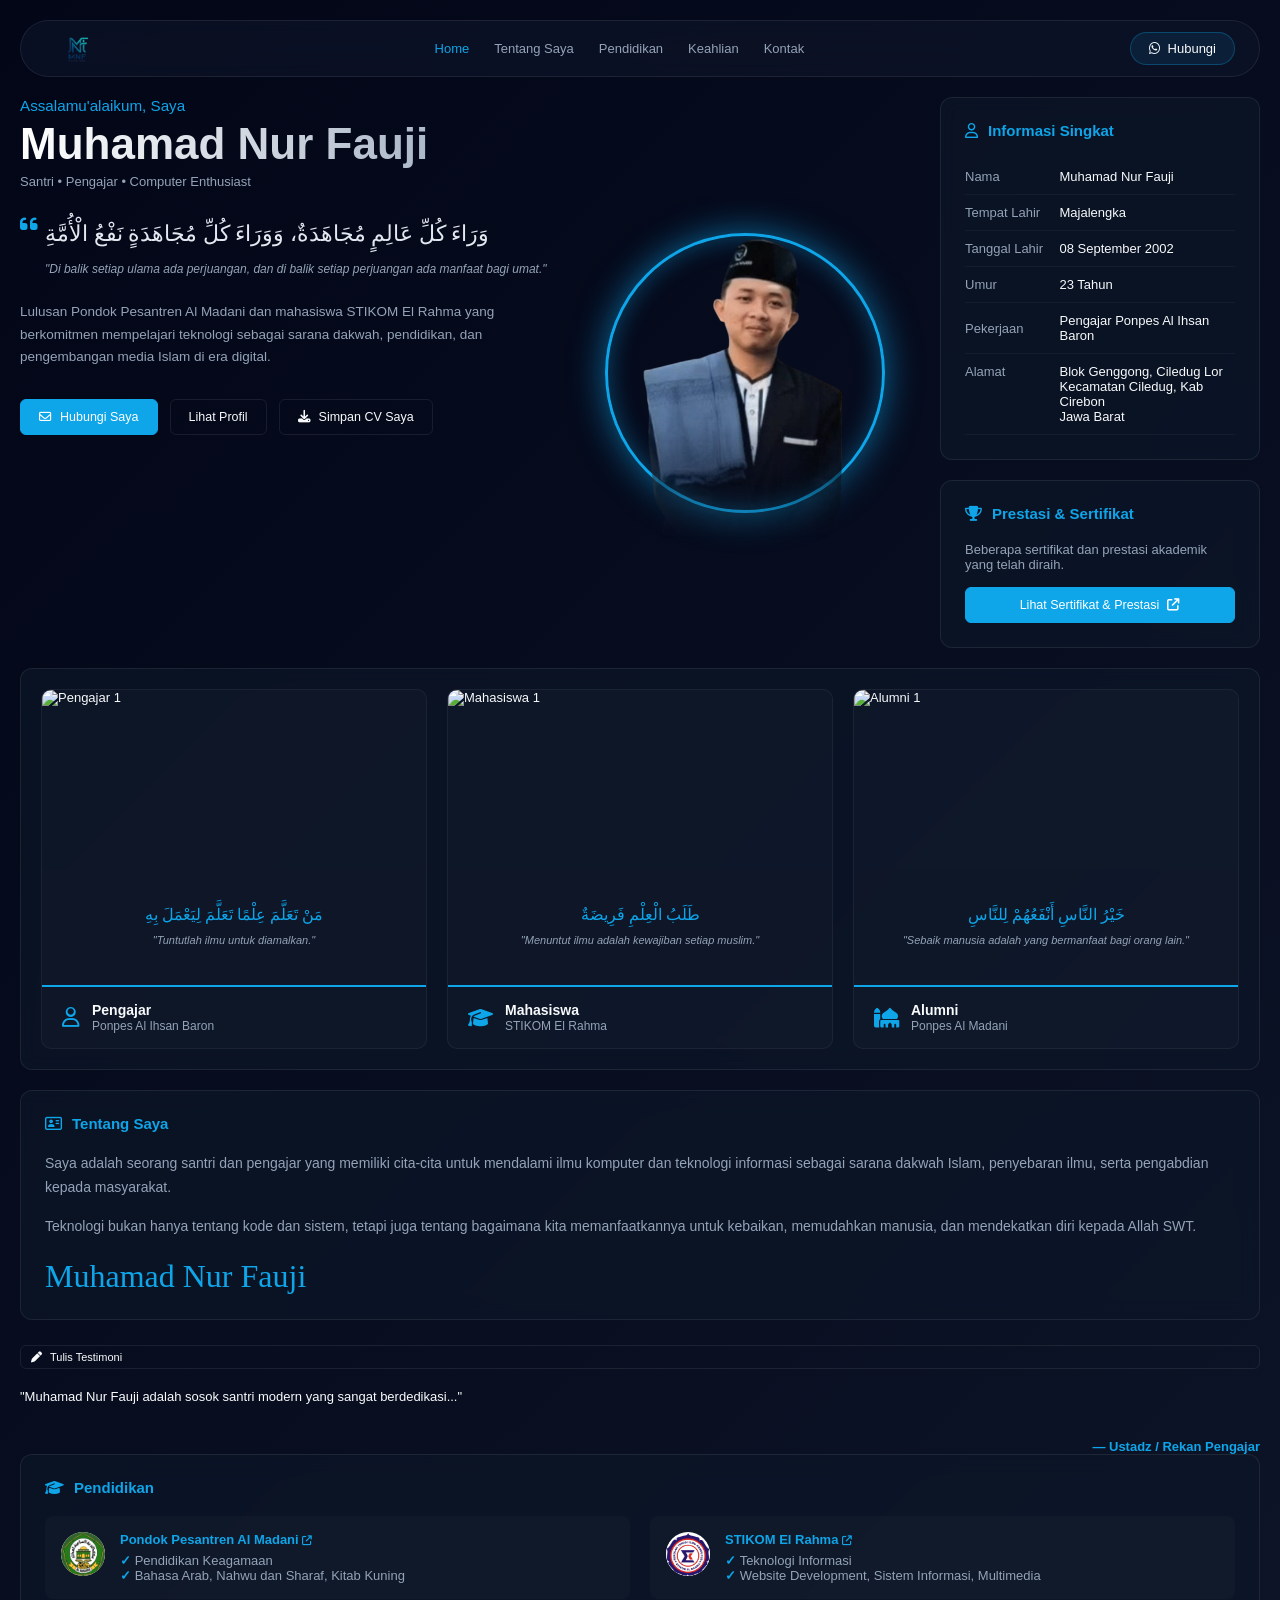
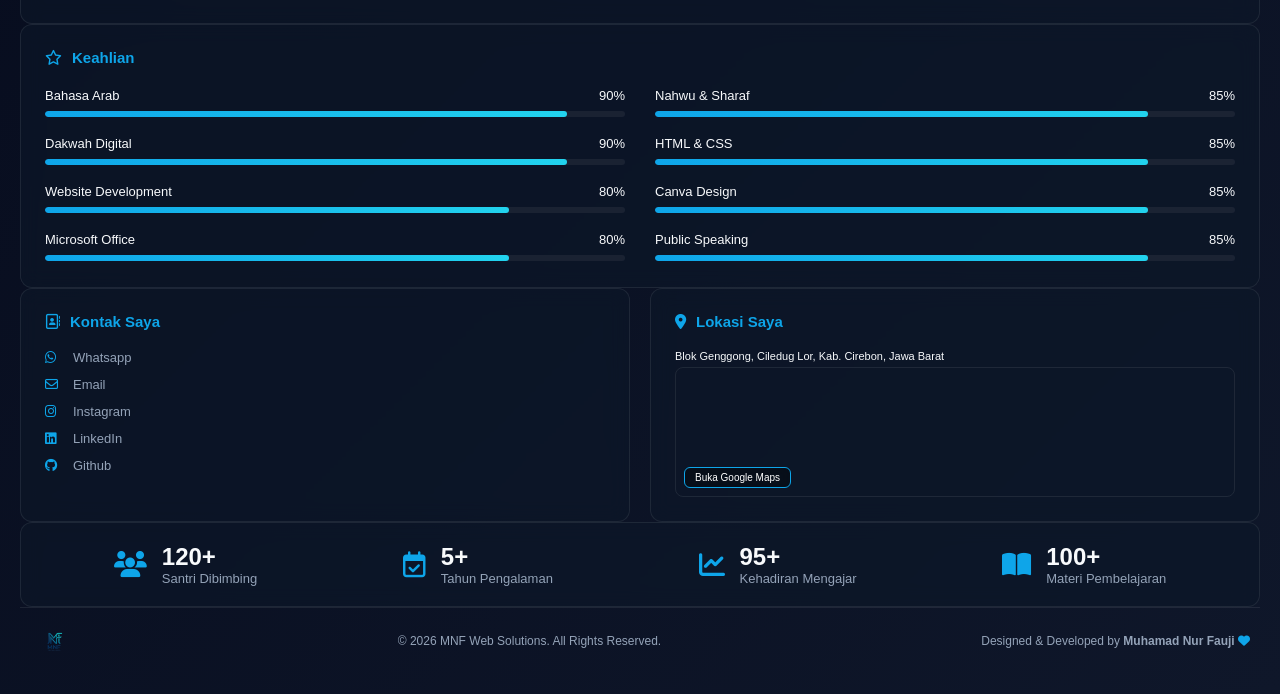
==== commit 98348e3b: "Update index.html" ====
--- a/index.html
+++ b/index.html
@@ -302,18 +302,23 @@
         </div>
 
         <!-- TAMBAHAN ELEGAN 4: Testimoni Card -->
-        <div class="card testimoni-card animate-on-scroll">
-          <div class="card-title">
-            <i class="fa-solid fa-comment-dots"></i> Testimoni Rekan
-          </div>
-          <p>
-            "Muhamad Nur Fauji adalah sosok santri modern yang sangat
-            berdedikasi. Kemampuannya menggabungkan nilai-nilai pesantren dengan
-            kemahiran teknologi web menjadikannya pengajar yang inspiratif."
-          </p>
-          <div class="testimoni-author">— Ustadz / Rekan Pengajar</div>
-        </div>
-
+         <!-- TOMBOL TESTIMONI -->
+              <a
+                href="https://forms.gle/d3buu1fd1KvjgVbZA"
+                target="_blank"
+                class="btn btn-outline"
+                style="padding: 5px 10px; font-size: 11px"
+              >
+                <i class="fa-solid fa-pen"></i> Tulis Testimoni
+              </a>
+            </div>
+            <p class="testimoni-text">
+              "Muhamad Nur Fauji adalah sosok santri modern yang sangat
+              berdedikasi..."
+            </p>
+            <div class="testimoni-author">— Ustadz / Rekan Pengajar</div>
+          </div>
+        </div>
         <div class="card edu-card animate-on-scroll" id="pendidikan">
           <div class="card-title">
             <i class="fa-solid fa-graduation-cap"></i> Pendidikan
--- a/style.css
+++ b/style.css
@@ -8,550 +8,128 @@
   --transition: all 0.3s ease;
 }
 
-* {
-  margin: 0;
-  padding: 0;
-  box-sizing: border-box;
-  font-family: "Inter", sans-serif;
+* { margin: 0; padding: 0; box-sizing: border-box; font-family: "Inter", sans-serif; }
+html { scroll-behavior: smooth; }
+body { background: linear-gradient(135deg, #020617 0%, #0f172a 100%); color: var(--text-main); min-height: 100vh; padding: 20px; font-size: 13px; overflow-x: hidden; }
+.dashboard-container { max-width: 1400px; margin: 0 auto; display: flex; flex-direction: column; gap: 20px; }
+
+/* NAVBAR ASLI */
+header { display: flex; justify-content: space-between; align-items: center; padding: 10px 24px; background: rgba(15, 23, 42, 0.6); backdrop-filter: blur(12px); border-radius: 30px; border: 1px solid var(--border-color); position: sticky; top: 10px; z-index: 100; }
+.logo { display: flex; align-items: center; }
+.brand-logo { height: 40px; width: auto; object-fit: contain; border-radius: 6px; }
+.nav-links { display: flex; gap: 25px; list-style: none; }
+.nav-links a { color: var(--text-muted); text-decoration: none; font-weight: 500; padding: 5px 0; transition: var(--transition); }
+.nav-links a:hover, .nav-links a.active { color: var(--primary); }
+.btn-contact { background: rgba(14, 165, 233, 0.1); border: 1px solid rgba(14, 165, 233, 0.3); color: var(--text-main); padding: 8px 18px; border-radius: 20px; display: flex; align-items: center; gap: 8px; text-decoration: none; transition: var(--transition); }
+.btn-contact:hover { background: var(--primary); box-shadow: 0 0 15px rgba(14, 165, 233, 0.4); transform: translateY(-2px); }
+
+/* CARD STYLE ASLI */
+.card { background: var(--bg-card); border: 1px solid var(--border-color); border-radius: 12px; padding: 24px; backdrop-filter: blur(10px); transition: var(--transition); }
+.card-title { font-size: 15px; font-weight: 600; color: var(--primary); margin-bottom: 20px; display: flex; align-items: center; gap: 10px; }
+
+/* MAIN GRID & HERO ASLI */
+.main-grid { display: grid; grid-template-columns: 1fr 350px 320px; gap: 20px; }
+.hero-text h3 { color: var(--primary); font-weight: 500; margin-bottom: 5px; }
+.hero-text h1 { font-size: 44px; font-weight: 700; margin-bottom: 5px; background: linear-gradient(to right, #fff, #94a3b8); -webkit-background-clip: text; background-clip: text; -webkit-text-fill-color: transparent; }
+.hero-text h4 { color: var(--text-muted); margin-bottom: 25px; font-weight: 500; }
+.quote { margin: 25px 0 25px 25px; position: relative; }
+.quote-ar { font-family: "Amiri", serif; font-size: 22px; margin-bottom: 8px; line-height: 1.8; color: #e2e8f0; }
+.quote-id { font-style: italic; color: var(--text-muted); font-size: 12px; }
+.desc { color: var(--text-muted); line-height: 1.7; margin-bottom: 30px; font-size: 13.5px; }
+.action-buttons { display: flex; flex-wrap: wrap; gap: 12px; }
+.btn { padding: 10px 18px; border-radius: 6px; text-decoration: none; font-weight: 500; display: inline-flex; align-items: center; gap: 8px; font-size: 12.5px; transition: var(--transition); }
+.btn-primary { background: var(--primary); color: #fff; border: 1px solid var(--primary); }
+.btn-outline { background: transparent; border: 1px solid var(--border-color); color: var(--text-main); }
+.btn-outline:hover { background: rgba(255, 255, 255, 0.05); border-color: var(--text-muted); }
+.hero-image-container { display: flex; justify-content: center; align-items: center; position: relative; }
+.glow-circle { position: absolute; width: 280px; height: 280px; border: 3px solid var(--primary); border-radius: 50%; box-shadow: 0 0 35px rgba(14, 165, 233, 0.6), inset 0 0 25px rgba(14, 165, 233, 0.4); z-index: 1; }
+.hero-image-container img { width: 250px; height: auto; position: relative; z-index: 2; border-radius: 120px 120px 0 0; border: none; -webkit-mask-image: linear-gradient(to bottom, black 65%, transparent 100%); mask-image: linear-gradient(to bottom, black 65%, transparent 100%); transition: var(--transition); }
+.right-sidebar { display: flex; flex-direction: column; gap: 20px; }
+.info-table { width: 100%; border-collapse: collapse; }
+.info-table td { padding: 10px 0; border-bottom: 1px solid rgba(255, 255, 255, 0.04); }
+.info-table td:first-child { color: var(--text-muted); width: 35%; }
+
+/* DOKUMENTASI GRID ASLI */
+.documentation-bar { display: grid; grid-template-columns: repeat(auto-fit, minmax(280px, 1fr)); gap: 20px; padding: 20px; background: var(--bg-card); border: 1px solid var(--border-color); border-radius: 12px; backdrop-filter: blur(10px); }
+.doc-card { background: rgba(255, 255, 255, 0.02); border: 1px solid rgba(255, 255, 255, 0.05); border-radius: 10px; overflow: hidden; transition: var(--transition); display: flex; flex-direction: column; }
+.doc-card:hover { transform: translateY(-8px); border-color: rgba(14, 165, 233, 0.4); box-shadow: 0 10px 25px rgba(0, 0, 0, 0.3); }
+
+/* BAWAH & KEAHLIAN ASLI */
+.bottom-grid { display: flex; flex-direction: column; gap: 25px; }
+.tentang-saya p { color: var(--text-muted); margin-bottom: 15px; line-height: 1.7; font-size: 14px; }
+.signature { font-family: "Great Vibes", cursive; font-size: 32px; color: var(--primary); margin-top: 20px; }
+.edu-list-flex { display: grid; grid-template-columns: 1fr 1fr; gap: 20px; }
+.edu-link-wrapper { text-decoration: none; color: inherit; display: block; background: rgba(255, 255, 255, 0.02); padding: 15px; border-radius: 8px; border: 1px solid transparent; transition: var(--transition); }
+.edu-link-wrapper:hover { border-color: rgba(14, 165, 233, 0.2); background: rgba(14, 165, 233, 0.02); }
+.edu-item { display: flex; gap: 15px; }
+.edu-logo { width: 44px; height: 44px; border-radius: 50%; background: #fff; display: flex; align-items: center; justify-content: center; flex-shrink: 0; overflow: hidden; }
+.edu-details h4 { color: var(--primary); margin-bottom: 6px; }
+.edu-details ul { list-style: none; color: var(--text-muted); }
+.edu-details ul li::before { content: "✓ "; color: var(--primary); font-weight: bold; }
+.skills-clean-grid { display: grid; grid-template-columns: 1fr 1fr; gap: 15px 30px; }
+.skill-item { padding: 2px 0; }
+.skill-info { display: flex; justify-content: space-between; margin-bottom: 8px; font-size: 13px; }
+.progress-bar { width: 100%; height: 6px; background: rgba(255, 255, 255, 0.06); border-radius: 10px; overflow: hidden; }
+.progress { height: 100%; background: linear-gradient(90deg, #0ea5e9, #22d3ee); border-radius: 10px; width: 0; transition: width 1.5s ease-out; }
+.skill-item:hover .progress { filter: brightness(1.2); }
+.contact-section-layout { display: grid; grid-template-columns: 1fr 1fr; gap: 20px; }
+.kontak-list { list-style: none; display: flex; flex-direction: column; gap: 12px; }
+.kontak-list li a { display: flex; align-items: center; gap: 10px; color: var(--text-muted); text-decoration: none; }
+.kontak-list li a:hover { color: var(--primary); }
+.kontak-list i { color: var(--primary); width: 18px; }
+.map-box { width: 100%; height: 130px; border-radius: 8px; position: relative; overflow: hidden; border: 1px solid var(--border-color); }
+.btn-maps { position: absolute; bottom: 8px; left: 8px; padding: 4px 10px; font-size: 10px; background: rgba(7, 14, 23, 0.8); backdrop-filter: blur(4px); }
+.stats-bar { display: flex; justify-content: space-around; padding: 20px; flex-wrap: wrap; }
+.stat-item { display: flex; align-items: center; gap: 15px; }
+.stat-item i { font-size: 26px; color: var(--primary); }
+.stat-item h2 { font-size: 24px; }
+.stat-item span { color: var(--text-muted); }
+footer { display: flex; justify-content: space-between; align-items: center; padding: 20px 10px; color: var(--text-muted); font-size: 12px; border-top: 1px solid var(--border-color); }
+
+/* MEDIA QUERY HP ASLI (SUDAH DIPERBAIKI) */
+@media (max-width: 992px) {
+  .main-grid { grid-template-columns: 1fr; gap: 40px; } /* Diubah jadi 1 kolom agar rapi menyusun ke bawah */
+  .hero-image-container { 
+    display: flex; 
+    margin: 20px 0; 
+  } /* Foto profil sekarang dimunculkan di HP! */
+  .edu-list-flex, .skills-clean-grid, .contact-section-layout { grid-template-columns: 1fr; }
+}
+@media (max-width: 768px) {
+  header { flex-direction: column; gap: 15px; border-radius: 15px; }
+  .nav-links { flex-wrap: wrap; justify-content: center; gap: 15px; }
+  footer { flex-direction: column; text-align: center; gap: 10px; }
 }
 
-html {
-  scroll-behavior: smooth;
-}
+/* =========================================================
+   TAMBAHAN FITUR ELEGAN (SLIDER, SCROLLBAR, FADE-IN, TESTIMONI)
+   ========================================================= */
 
-body {
-  background: linear-gradient(135deg, #020617 0%, #0f172a 100%);
-  color: var(--text-main);
-  min-height: 100vh;
-  padding: 20px;
-  font-size: 13px;
-  overflow-x: hidden;
-}
+/* Pengaturan Slider */
+.image-slider { display: flex; flex-wrap: nowrap; overflow-x: auto; scroll-snap-type: x mandatory; scroll-behavior: smooth; width: 100%; -webkit-overflow-scrolling: touch; border-bottom: 2px solid var(--primary); cursor: grab; padding-bottom: 5px; }
+.image-slider:active { cursor: grabbing; }
 
-.dashboard-container {
-  max-width: 1400px;
-  margin: 0 auto;
-  display: flex;
-  flex-direction: column;
-  gap: 20px;
-}
+/* Custom Scrollbar Slider */
+.image-slider::-webkit-scrollbar { height: 6px; }
+.image-slider::-webkit-scrollbar-track { background: rgba(13, 24, 41, 0.3); border-radius: 10px; }
+.image-slider::-webkit-scrollbar-thumb { background: var(--primary); border-radius: 10px; border: 1px solid rgba(13, 24, 41, 0.5); }
+.image-slider::-webkit-scrollbar-thumb:hover { background: #0284c7; }
 
-/* NAVBAR - Gambar Logo Menyatu */
-header {
-  display: flex;
-  justify-content: space-between;
-  align-items: center;
-  padding: 10px 24px;
-  background: rgba(15, 23, 42, 0.6);
-  backdrop-filter: blur(12px);
-  border-radius: 30px;
-  border: 1px solid var(--border-color);
-  position: sticky;
-  top: 10px;
-  z-index: 100;
-}
+/* Komponen Slide */
+.slide { flex: 0 0 100%; scroll-snap-align: start; display: flex; flex-direction: column; }
+.slide-img { width: 100%; height: 180px; object-fit: cover; }
+.doc-quote { padding: 15px 20px; background: rgba(15, 23, 42, 0.4); height: 110px; display: flex; flex-direction: column; justify-content: center; text-align: center; }
+.quote-ar-mini { font-family: "Amiri", serif; font-size: 16px; line-height: 1.6; color: var(--primary); margin-bottom: 6px; }
+.quote-id-mini { font-style: italic; color: var(--text-muted); font-size: 11px; line-height: 1.4; }
+.doc-card .info-item { padding: 15px 20px; display: flex; align-items: center; gap: 12px; margin-top: auto; }
+.doc-card .info-item i { font-size: 20px; color: var(--primary); }
+.doc-card .info-item div strong { display: block; font-size: 14px; }
+.doc-card .info-item div span { color: var(--text-muted); font-size: 12px; }
 
-.logo {
-  display: flex;
-  align-items: center;
-}
+/* Animasi Fade-In saat scroll */
+.animate-on-scroll { opacity: 0; transform: translateY(30px); transition: opacity 0.8s ease-out, transform 0.8s ease-out; }
+.animate-on-scroll.visible { opacity: 1; transform: translateY(0); }
 
-.brand-logo {
-  height: 40px; /* Ukuran pas agar menyatu seimbang */
-  width: auto;
-  object-fit: contain;
-  border-radius: 6px;
-}
-
-.nav-links {
-  display: flex;
-  gap: 25px;
-  list-style: none;
-}
-
-.nav-links a {
-  color: var(--text-muted);
-  text-decoration: none;
-  font-weight: 500;
-  padding: 5px 0;
-  transition: var(--transition);
-}
-
-.nav-links a:hover,
-.nav-links a.active {
-  color: var(--primary);
-}
-
-.btn-contact {
-  background: rgba(14, 165, 233, 0.1);
-  border: 1px solid rgba(14, 165, 233, 0.3);
-  color: var(--text-main);
-  padding: 8px 18px;
-  border-radius: 20px;
-  display: flex;
-  align-items: center;
-  gap: 8px;
-  text-decoration: none;
-  transition: var(--transition);
-}
-
-.btn-contact:hover {
-  background: var(--primary);
-  box-shadow: 0 0 15px rgba(14, 165, 233, 0.4);
-  transform: translateY(-2px);
-}
-
-/* CARD STYLE */
-.card {
-  background: var(--bg-card);
-  border: 1px solid var(--border-color);
-  border-radius: 12px;
-  padding: 24px;
-  backdrop-filter: blur(10px);
-  transition: var(--transition);
-}
-
-.card-title {
-  font-size: 15px;
-  font-weight: 600;
-  color: var(--primary);
-  margin-bottom: 20px;
-  display: flex;
-  align-items: center;
-  gap: 10px;
-}
-
-/* MAIN GRID (ATAS) */
-.main-grid {
-  display: grid;
-  grid-template-columns: 1fr 350px 320px;
-  gap: 20px;
-}
-
-.hero-text h3 {
-  color: var(--primary);
-  font-weight: 500;
-  margin-bottom: 5px;
-}
-.hero-text h1 {
-  font-size: 44px;
-  font-weight: 700;
-  margin-bottom: 5px;
-  background: linear-gradient(to right, #fff, #94a3b8);
-  -webkit-background-clip: text;
-  background-clip: text; /* <--- CUMA NAMBAHIN BARIS INI AJA */
-  -webkit-text-fill-color: transparent;
-}
-.hero-text h4 {
-  color: var(--text-muted);
-  margin-bottom: 25px;
-  font-weight: 500;
-}
-
-.quote {
-  margin: 25px 0 25px 25px;
-  position: relative;
-}
-.quote-ar {
-  font-family: "Amiri", serif;
-  font-size: 22px;
-  margin-bottom: 8px;
-  line-height: 1.8;
-  color: #e2e8f0;
-}
-.quote-id {
-  font-style: italic;
-  color: var(--text-muted);
-  font-size: 12px;
-}
-
-.desc {
-  color: var(--text-muted);
-  line-height: 1.7;
-  margin-bottom: 30px;
-  font-size: 13.5px;
-}
-
-.action-buttons {
-  display: flex;
-  flex-wrap: wrap;
-  gap: 12px;
-}
-.btn {
-  padding: 10px 18px;
-  border-radius: 6px;
-  text-decoration: none;
-  font-weight: 500;
-  display: inline-flex;
-  align-items: center;
-  gap: 8px;
-  font-size: 12.5px;
-  transition: var(--transition);
-}
-.btn-primary {
-  background: var(--primary);
-  color: #fff;
-  border: 1px solid var(--primary);
-}
-.btn-outline {
-  background: transparent;
-  border: 1px solid var(--border-color);
-  color: var(--text-main);
-}
-.btn-outline:hover {
-  background: rgba(255, 255, 255, 0.05);
-  border-color: var(--text-muted);
-}
-
-.hero-image-container {
-  display: flex;
-  justify-content: center;
-  align-items: center;
-  position: relative;
-}
-.glow-circle {
-  position: absolute;
-  width: 280px;
-  height: 280px;
-  border: 3px solid var(--primary);
-  border-radius: 50%;
-  box-shadow:
-    0 0 35px rgba(14, 165, 233, 0.6),
-    inset 0 0 25px rgba(14, 165, 233, 0.4);
-  z-index: 1;
-  /* (Hapus animasi putar/spin jika ingin lingkarannya diam seperti di desain) */
-}
-
-.hero-image-container img {
-  width: 250px;
-  height: auto;
-  position: relative;
-  z-index: 2;
-  border-radius: 120px 120px 0 0; /* Membuat lengkungan bundar di atas kepala */
-  border: none;
-  /* Ini kode ajaib untuk membuat bagian bawah badanmu memudar (fade out) */
-  -webkit-mask-image: linear-gradient(to bottom, black 65%, transparent 100%);
-  mask-image: linear-gradient(to bottom, black 65%, transparent 100%);
-  transition: var(--transition);
-}
-.right-sidebar {
-  display: flex;
-  flex-direction: column;
-  gap: 20px;
-}
-.info-table {
-  width: 100%;
-  border-collapse: collapse;
-}
-.info-table td {
-  padding: 10px 0;
-  border-bottom: 1px solid rgba(255, 255, 255, 0.04);
-}
-.info-table td:first-child {
-  color: var(--text-muted);
-  width: 35%;
-}
-
-/* --- TAMPILAN KARTU DOKUMENTASI --- */
-.documentation-bar {
-  display: grid;
-  grid-template-columns: repeat(auto-fit, minmax(280px, 1fr));
-  gap: 20px;
-  padding: 20px;
-  background: var(--bg-card);
-  border: 1px solid var(--border-color);
-  border-radius: 12px;
-  backdrop-filter: blur(10px);
-}
-
-.doc-card {
-  background: rgba(255, 255, 255, 0.02);
-  border: 1px solid rgba(255, 255, 255, 0.05);
-  border-radius: 10px;
-  overflow: hidden;
-  transition: var(--transition);
-  display: flex;
-  flex-direction: column;
-}
-/* Styling Kata Hikmah di dalam Kartu Dokumentasi */
-.doc-quote {
-  padding: 15px 20px 5px 20px;
-  border-bottom: 1px solid rgba(255, 255, 255, 0.04);
-}
-
-.quote-ar-mini {
-  font-family: "Amiri", serif;
-  font-size: 16px;
-  line-height: 1.6;
-  color: var(--primary);
-  margin-bottom: 4px;
-}
-
-.quote-id-mini {
-  font-style: italic;
-  color: var(--text-muted);
-  font-size: 11px;
-  line-height: 1.4;
-}
-
-/* Efek melayang saat kursor diarahkan ke kartu */
-.doc-card:hover {
-  transform: translateY(-8px);
-  border-color: rgba(14, 165, 233, 0.4);
-  box-shadow: 0 10px 25px rgba(0, 0, 0, 0.3);
-}
-
-/* Penataan ukuran foto/video agar seragam */
-.doc-media {
-  width: 100%;
-  height: 180px;
-  object-fit: cover;
-  border-bottom: 1px solid rgba(255, 255, 255, 0.05);
-  transition: var(--transition);
-}
-
-.doc-card:hover .doc-media {
-  filter: brightness(1.1);
-}
-
-.doc-card .info-item {
-  padding: 15px 20px;
-  display: flex;
-  align-items: center;
-  gap: 12px;
-}
-
-.doc-card .info-item i {
-  font-size: 20px;
-  color: var(--primary);
-}
-
-.doc-card .info-item div strong {
-  display: block;
-  font-size: 14px;
-}
-
-.doc-card .info-item div span {
-  color: var(--text-muted);
-  font-size: 12px;
-}
-
-/* TATA LETAK MENURUN KE BAWAH (TIDAK MENYAMPING) */
-.bottom-grid {
-  display: flex;
-  flex-direction: column; /* Mengubah grid menjadi satu kolom ke bawah */
-  gap: 25px;
-}
-
-.tentang-saya p {
-  color: var(--text-muted);
-  margin-bottom: 15px;
-  line-height: 1.7;
-  font-size: 14px;
-}
-.signature {
-  font-family: "Great Vibes", cursive;
-  font-size: 32px;
-  color: var(--primary);
-  margin-top: 20px;
-}
-
-/* Pendidikan Layout */
-.edu-list-flex {
-  display: grid;
-  grid-template-columns: 1fr 1fr; /* Membagi info sekolah kiri-kanan secara bersih */
-  gap: 20px;
-}
-.edu-link-wrapper {
-  text-decoration: none;
-  color: inherit;
-  display: block;
-  background: rgba(255, 255, 255, 0.02);
-  padding: 15px;
-  border-radius: 8px;
-  border: 1px solid transparent;
-  transition: var(--transition);
-}
-.edu-link-wrapper:hover {
-  border-color: rgba(14, 165, 233, 0.2);
-  background: rgba(14, 165, 233, 0.02);
-}
-.edu-item {
-  display: flex;
-  gap: 15px;
-}
-.edu-logo {
-  width: 44px;
-  height: 44px;
-  border-radius: 50%;
-  background: #fff;
-  display: flex;
-  align-items: center;
-  justify-content: center;
-  flex-shrink: 0;
-  overflow: hidden;
-}
-.edu-details h4 {
-  color: var(--primary);
-  margin-bottom: 6px;
-}
-.edu-details ul {
-  list-style: none;
-  color: var(--text-muted);
-}
-.edu-details ul li::before {
-  content: "✓ ";
-  color: var(--primary);
-  font-weight: bold;
-}
-
-/* Keahlian (Clean 2 Kolom) */
-.skills-clean-grid {
-  display: grid;
-  grid-template-columns: 1fr 1fr;
-  gap: 15px 30px;
-}
-.skill-item {
-  padding: 2px 0;
-}
-.skill-info {
-  display: flex;
-  justify-content: space-between;
-  margin-bottom: 8px;
-  font-size: 13px;
-}
-.progress-bar {
-  width: 100%;
-  height: 6px;
-  background: rgba(255, 255, 255, 0.06);
-  border-radius: 10px;
-  overflow: hidden;
-}
-.progress {
-  height: 100%;
-  background: linear-gradient(90deg, #0ea5e9, #22d3ee);
-  border-radius: 10px;
-  width: 0;
-  transition: width 1.5s ease-out;
-}
-/* Efek Hover Normal Alami Tanpa Teks Aneh */
-.skill-item:hover .progress {
-  filter: brightness(1.2);
-}
-
-/* Kontak & Maps Sejajar Kiri Kanan */
-.contact-section-layout {
-  display: grid;
-  grid-template-columns: 1fr 1fr;
-  gap: 20px;
-}
-.kontak-list {
-  list-style: none;
-  display: flex;
-  flex-direction: column;
-  gap: 12px;
-}
-.kontak-list li a {
-  display: flex;
-  align-items: center;
-  gap: 10px;
-  color: var(--text-muted);
-  text-decoration: none;
-}
-.kontak-list li a:hover {
-  color: var(--primary);
-}
-.kontak-list i {
-  color: var(--primary);
-  width: 18px;
-}
-
-.map-box {
-  width: 100%;
-  height: 130px;
-  border-radius: 8px;
-  position: relative;
-  overflow: hidden;
-  border: 1px solid var(--border-color);
-}
-.btn-maps {
-  position: absolute;
-  bottom: 8px;
-  left: 8px;
-  padding: 4px 10px;
-  font-size: 10px;
-  background: rgba(7, 14, 23, 0.8);
-  backdrop-filter: blur(4px);
-}
-
-/* STATS COUNTER */
-.stats-bar {
-  display: flex;
-  justify-content: space-around;
-  padding: 20px;
-  flex-wrap: wrap;
-}
-.stat-item {
-  display: flex;
-  align-items: center;
-  gap: 15px;
-}
-.stat-item i {
-  font-size: 26px;
-  color: var(--primary);
-}
-.stat-item h2 {
-  font-size: 24px;
-}
-.stat-item span {
-  color: var(--text-muted);
-}
-
-footer {
-  display: flex;
-  justify-content: space-between;
-  align-items: center;
-  padding: 20px 10px;
-  color: var(--text-muted);
-  font-size: 12px;
-  border-top: 1px solid var(--border-color);
-}
-
-/* RESPONSIVE HP */
-@media (max-width: 992px) {
-  .main-grid {
-    grid-template-columns: 1fr 1fr;
-  }
-  .hero-image-container {
-    display: none;
-  }
-  .edu-list-flex,
-  .skills-clean-grid,
-  .contact-section-layout {
-    grid-template-columns: 1fr;
-  }
-}
-@media (max-width: 768px) {
-  header {
-    flex-direction: column;
-    gap: 15px;
-    border-radius: 15px;
-  }
-  .nav-links {
-    flex-wrap: wrap;
-    justify-content: center;
-    gap: 15px;
-  }
-  .main-grid {
-    grid-template-columns: 1fr;
-  }
-  .info-bar {
-    display: grid;
-    grid-template-columns: 1fr 1fr;
-  }
-  footer {
-    flex-direction: column;
-    text-align: center;
-    gap: 10px;
-  }
-}
+/* Testimoni Card Styling */
+.testimoni-card { border-left: 4px solid var(--primary); font-style: italic; padding: 20px; }
+.testimoni-author { font-weight: bold; color: var(--primary); text-align: right; margin-top: 15px; font-style: normal; }
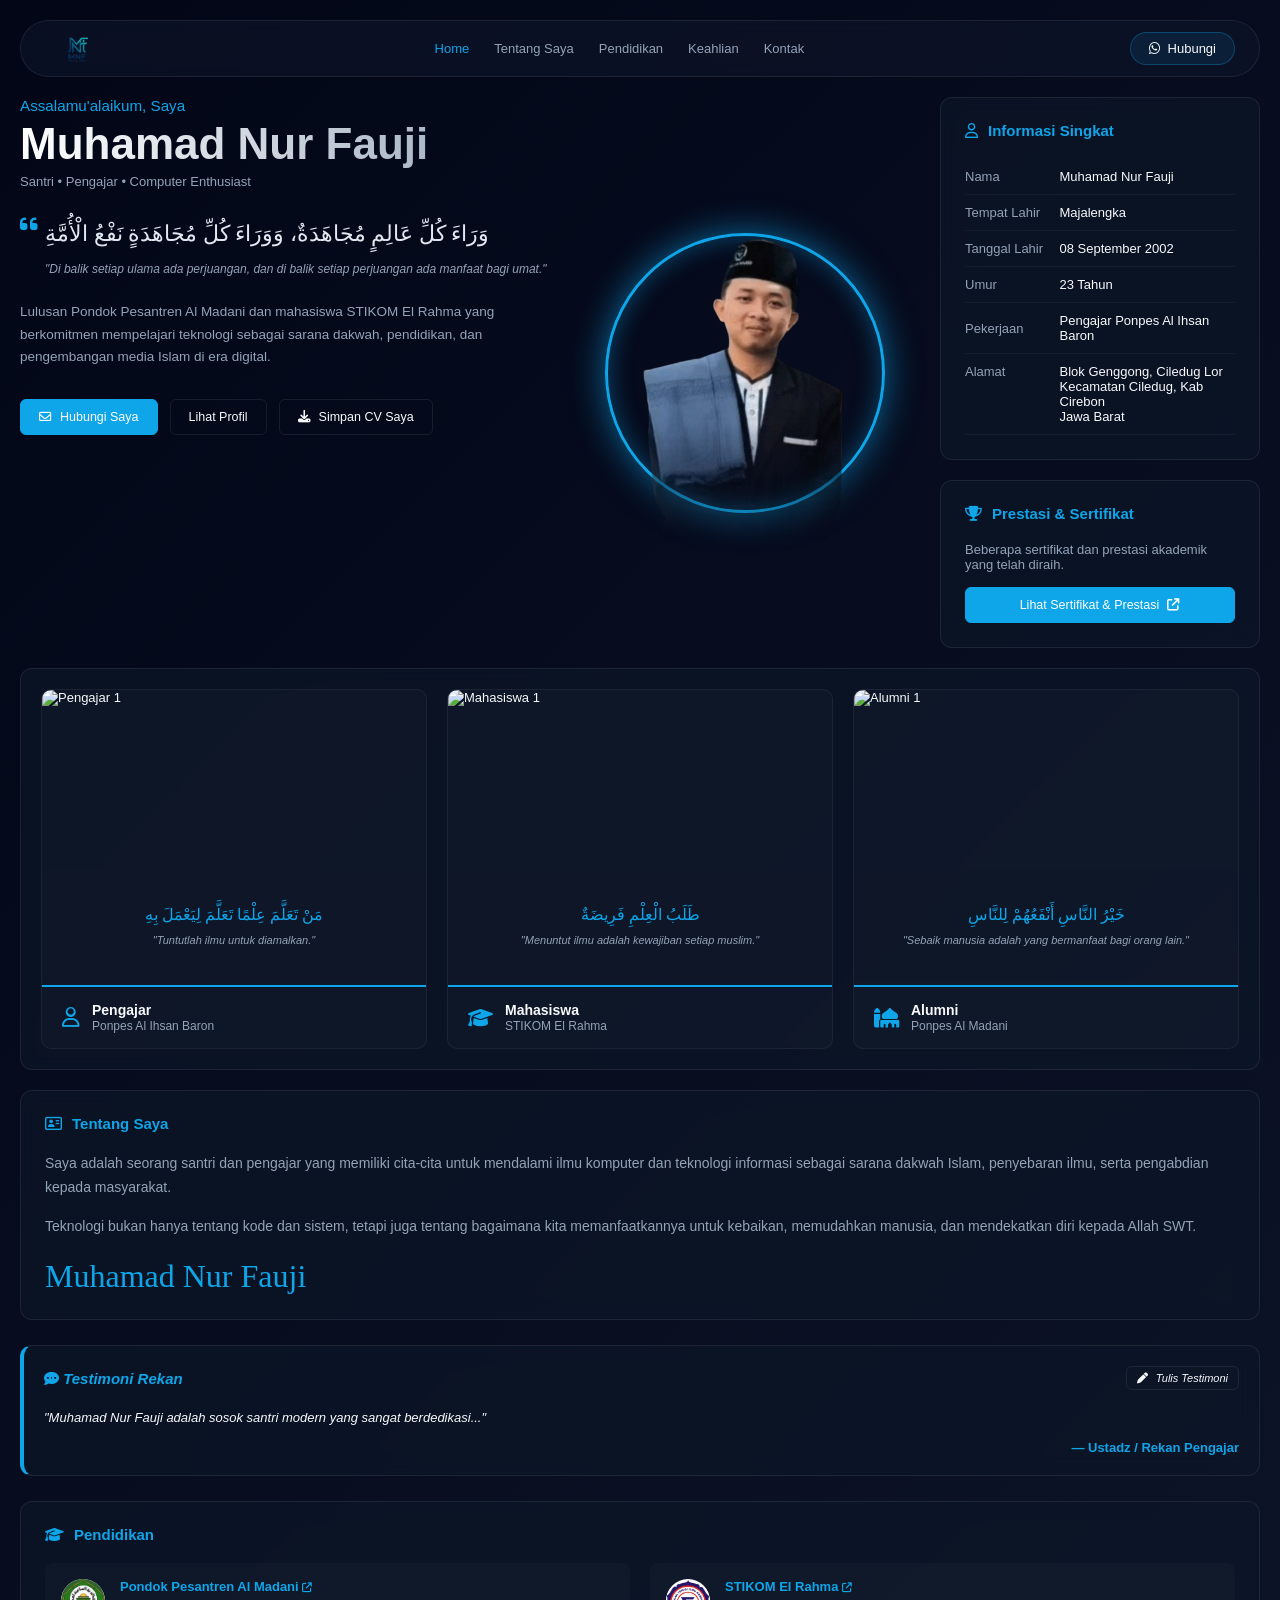
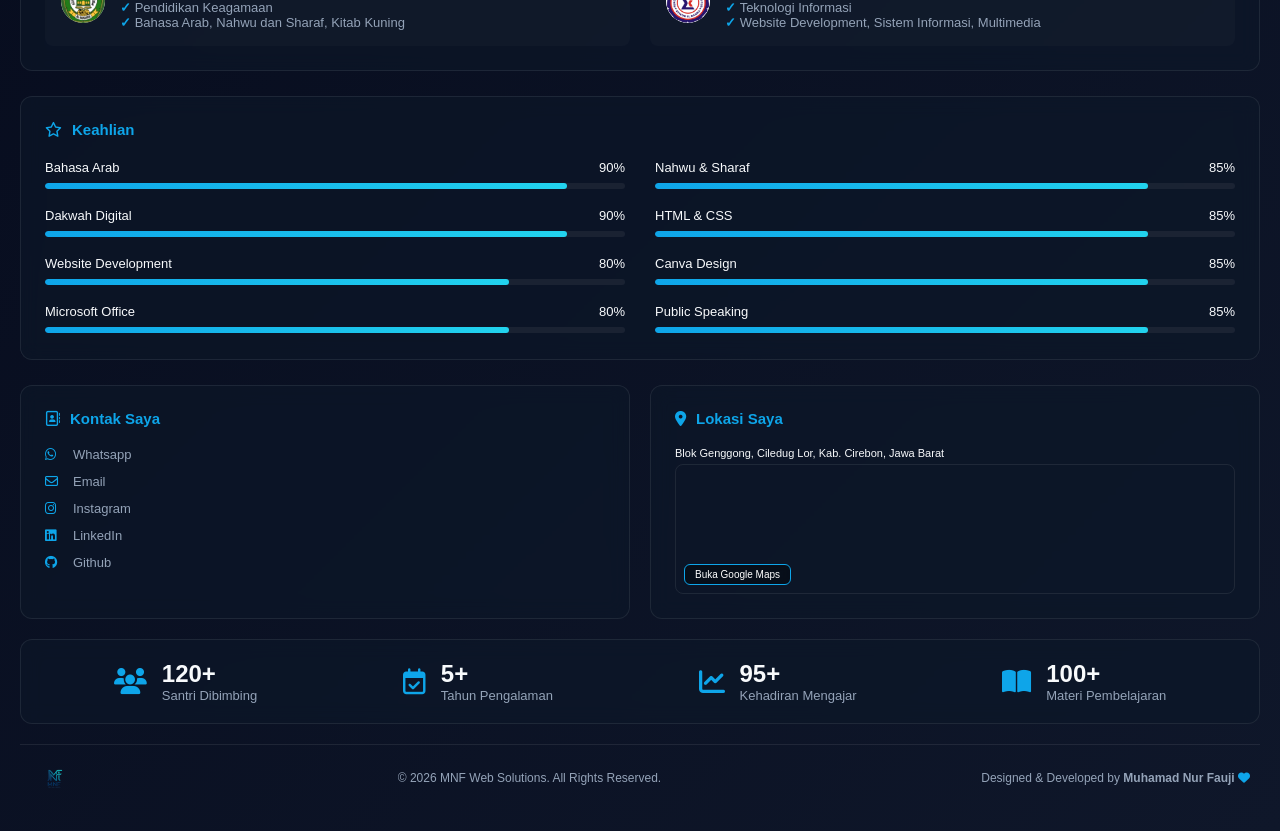
==== commit 07736717: "Update index.html" ====
--- a/index.html
+++ b/index.html
@@ -302,23 +302,24 @@
         </div>
 
         <!-- TAMBAHAN ELEGAN 4: Testimoni Card -->
-         <!-- TOMBOL TESTIMONI -->
-              <a
-                href="https://forms.gle/d3buu1fd1KvjgVbZA"
-                target="_blank"
-                class="btn btn-outline"
-                style="padding: 5px 10px; font-size: 11px"
-              >
+        <!-- TENTANG & TESTIMONI -->
+<div class="bottom-grid" id="tentang">
+    <!-- ... (Card Tentang Saya) ... -->
+
+    <div class="card testimoni-card animate-on-scroll">
+        <div class="card-title" style="display: flex; justify-content: space-between; align-items: center;">
+            <div><i class="fa-solid fa-comment-dots"></i> Testimoni Rekan</div>
+            
+            <!-- TOMBOL TESTIMONI -->
+            <a href="https://forms.gle/contohLinkKamu" target="_blank" class="btn btn-outline" style="padding: 5px 10px; font-size: 11px;">
                 <i class="fa-solid fa-pen"></i> Tulis Testimoni
-              </a>
-            </div>
-            <p class="testimoni-text">
-              "Muhamad Nur Fauji adalah sosok santri modern yang sangat
-              berdedikasi..."
-            </p>
-            <div class="testimoni-author">— Ustadz / Rekan Pengajar</div>
-          </div>
-        </div>
+            </a>
+
+        </div>
+        <p class="testimoni-text">"Muhamad Nur Fauji adalah sosok santri modern yang sangat berdedikasi..."</p>
+        <div class="testimoni-author">— Ustadz / Rekan Pengajar</div>
+    </div>
+</div>
         <div class="card edu-card animate-on-scroll" id="pendidikan">
           <div class="card-title">
             <i class="fa-solid fa-graduation-cap"></i> Pendidikan
